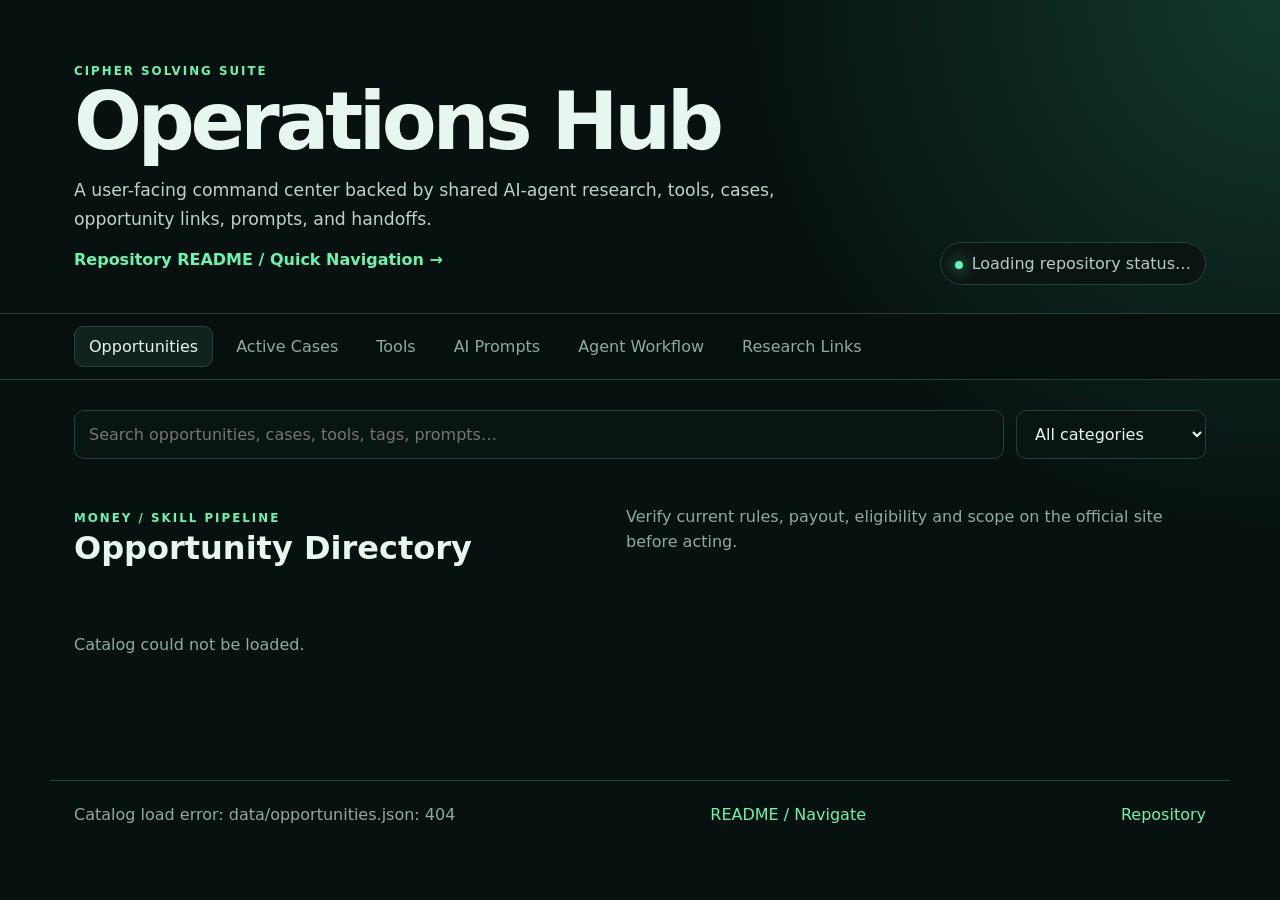
==== site/index.html @ 0642d1ab "Add user dashboard cases and tool registry views" ====
<!doctype html>
<html lang="en">
<head>
  <meta charset="utf-8">
  <meta name="viewport" content="width=device-width,initial-scale=1">
  <meta name="description" content="Cipher Solving Suite operations dashboard for opportunities, active cases, tools, prompts, research, and AI-agent handoffs.">
  <title>Cipher Solving Suite — Operations Hub</title>
  <link rel="stylesheet" href="styles.css">
</head>
<body>
  <header class="hero">
    <div>
      <p class="eyebrow">CIPHER SOLVING SUITE</p>
      <h1>Operations Hub</h1>
      <p class="lede">A user-facing command center backed by shared AI-agent research, tools, cases, opportunity links, prompts, and handoffs.</p>
      <p><a href="README.md"><strong>Repository README / Quick Navigation →</strong></a></p>
    </div>
    <div class="status"><span class="dot"></span><span id="hub-status">Loading repository status…</span></div>
  </header>

  <section class="grid static-grid" id="stats-grid" aria-label="Repository summary"></section>

  <nav class="tabs" aria-label="Dashboard sections">
    <button data-tab="opportunities" class="active">Opportunities</button>
    <button data-tab="cases">Active Cases</button>
    <button data-tab="tools">Tools</button>
    <button data-tab="prompts">AI Prompts</button>
    <button data-tab="workflow">Agent Workflow</button>
    <button data-tab="research">Research Links</button>
  </nav>

  <main>
    <section class="controls">
      <input id="search" type="search" placeholder="Search opportunities, cases, tools, tags, prompts…" aria-label="Search dashboard">
      <select id="category" aria-label="Filter opportunity category"><option value="all">All categories</option></select>
    </section>

    <section id="opportunities" class="panel active">
      <div class="section-head"><div><p class="eyebrow">MONEY / SKILL PIPELINE</p><h2>Opportunity Directory</h2></div><p class="muted">Verify current rules, payout, eligibility and scope on the official site before acting.</p></div>
      <div id="opportunity-grid" class="grid"></div>
    </section>

    <section id="cases" class="panel">
      <div class="section-head"><div><p class="eyebrow">ACTIVE RESEARCH</p><h2>Cases</h2></div><p class="muted">Structured investigations created by humans or AI agents.</p></div>
      <div id="case-grid" class="grid"></div>
    </section>

    <section id="tools" class="panel">
      <div class="section-head"><div><p class="eyebrow">LOCAL ARSENAL</p><h2>Tool Registry</h2></div><p class="muted">Commands, purpose, location, and maturity from one shared registry.</p></div>
      <div id="tool-grid" class="grid"></div>
    </section>

    <section id="prompts" class="panel">
      <div class="section-head"><div><p class="eyebrow">REUSABLE CONTEXT</p><h2>AI Prompt Library</h2></div><p class="muted">Click a prompt to copy it.</p></div>
      <div id="prompt-grid" class="grid"></div>
    </section>

    <section id="workflow" class="panel">
      <div class="section-head"><div><p class="eyebrow">HANDOFF PROTOCOL</p><h2>Agent Workflow</h2></div></div>
      <ol class="workflow">
        <li><strong>Orient.</strong> Start with <a href="README.md">README.md</a>, then read <a href="AGENTS.md">AGENTS.md</a>, the latest <a href="docs/AGENT_HANDOFF.md">handoff</a>, and <a href="docs/WORK_QUEUE.md">work queue</a>.</li>
        <li><strong>Claim.</strong> Choose the smallest unclaimed, verifiable task.</li>
        <li><strong>Research.</strong> Save sources, timestamps, hashes, assumptions and authorization scope.</li>
        <li><strong>Build.</strong> Keep source, generated artifacts and evidence separated.</li>
        <li><strong>Verify.</strong> Tests first; deterministic replay or compile checks second.</li>
        <li><strong>Publish state.</strong> Update structured case/tool/catalog data so users can see the result.</li>
        <li><strong>Navigate.</strong> Update README quick links if major paths/tools/workflows changed.</li>
        <li><strong>Handoff.</strong> Record exact changes, failures, evidence and one next action.</li>
      </ol>
      <div class="warning"><strong>Authorization boundary:</strong> only test security targets covered by explicit CTF, audit, lab, or bug-bounty authorization and scope.</div>
    </section>

    <section id="research" class="panel">
      <div class="section-head"><div><p class="eyebrow">INTELLIGENCE</p><h2>Research Launchpad</h2></div></div>
      <div class="grid static-grid">
        <article class="card"><h3>GitHub code research</h3><a href="https://github.com/search" target="_blank" rel="noopener">Search GitHub</a><p>Find libraries and techniques; inspect license and maintenance before adoption.</p></article>
        <article class="card"><h3>CTF calendar</h3><a href="https://ctftime.org/event/list/upcoming" target="_blank" rel="noopener">CTFtime upcoming</a><p>Current competition discovery.</p></article>
        <article class="card"><h3>Challenge.gov</h3><a href="https://www.challenge.gov/" target="_blank" rel="noopener">Official challenges</a><p>Government prize competitions and challenge programs.</p></article>
        <article class="card"><h3>Repository research</h3><a href="https://github.com/kaibuzz0/cipher-solving-suite/tree/main/research/active-puzzles" target="_blank" rel="noopener">Active research folder</a><p>Use timestamped case files rather than loose root-level notes.</p></article>
        <article class="card"><h3>Work queue</h3><a href="docs/WORK_QUEUE.md">Open queue</a><p>See what agents are building, what is blocked, and what is next.</p></article>
        <article class="card"><h3>Agent handoffs</h3><a href="docs/AGENT_HANDOFF.md">Read handoffs</a><p>See what previous agents changed, verified, learned, and recommend next.</p></article>
      </div>
    </section>
  </main>

  <footer><span id="catalog-meta">Loading catalogs…</span><a href="README.md">README / Navigate</a><a href="https://github.com/kaibuzz0/cipher-solving-suite">Repository</a></footer>
  <script src="app.js"></script>
</body>
</html>
---- site/styles.css ----
:root{--bg:#07110f;--panel:#0d1916;--panel2:#12231e;--text:#e7f7f0;--muted:#91aaa0;--line:#244238;--accent:#68f5b1;--amber:#ffcc66;--danger:#ff8a80}*{box-sizing:border-box}body{margin:0;background:radial-gradient(circle at top right,#12382e 0,#07110f 35%);color:var(--text);font-family:Inter,ui-sans-serif,system-ui,-apple-system,BlinkMacSystemFont,"Segoe UI",sans-serif;min-height:100vh}a{color:var(--accent);text-decoration:none}a:hover{text-decoration:underline}.hero{max-width:1180px;margin:auto;padding:64px 24px 28px;display:flex;justify-content:space-between;align-items:flex-end;gap:28px}.hero h1{font-size:clamp(2.4rem,7vw,5rem);line-height:.9;margin:8px 0 18px;letter-spacing:-.055em}.lede{max-width:760px;color:#bfd2ca;font-size:1.08rem;line-height:1.65}.eyebrow{font-size:.74rem;letter-spacing:.17em;font-weight:800;color:var(--accent);margin:0}.status{border:1px solid var(--line);padding:11px 14px;border-radius:999px;background:#0a1512;color:#b8cbc3;white-space:nowrap}.dot{display:inline-block;width:8px;height:8px;border-radius:50%;background:var(--accent);margin-right:9px;box-shadow:0 0 15px var(--accent)}.tabs{position:sticky;top:0;z-index:20;display:flex;gap:8px;overflow:auto;padding:12px max(24px,calc((100vw - 1180px)/2 + 24px));border-top:1px solid var(--line);border-bottom:1px solid var(--line);background:rgba(7,17,15,.93);backdrop-filter:blur(14px)}button{font:inherit}.tabs button{border:1px solid transparent;background:transparent;color:var(--muted);padding:10px 14px;border-radius:9px;cursor:pointer;white-space:nowrap}.tabs button.active,.tabs button:hover{color:var(--text);background:var(--panel2);border-color:var(--line)}main{max-width:1180px;margin:auto;padding:30px 24px 80px}.controls{display:flex;gap:12px;margin-bottom:26px}input,select{background:#091511;border:1px solid var(--line);color:var(--text);padding:13px 14px;border-radius:10px;font:inherit}input{flex:1}select{min-width:190px}.panel{display:none}.panel.active{display:block}.section-head{display:flex;justify-content:space-between;align-items:end;gap:24px;margin:30px 0 18px}.section-head h2{font-size:2rem;margin:4px 0}.muted{color:var(--muted);max-width:580px;line-height:1.55}.grid{display:grid;grid-template-columns:repeat(3,minmax(0,1fr));gap:14px}.card{background:linear-gradient(180deg,var(--panel2),var(--panel));border:1px solid var(--line);border-radius:14px;padding:20px;min-height:180px;display:flex;flex-direction:column;gap:9px}.card h3{margin:2px 0;font-size:1.08rem}.card p{color:#9fb5ac;line-height:1.5;margin:0}.card .meta{display:flex;flex-wrap:wrap;gap:6px;margin-top:auto}.badge,.tag{display:inline-flex;width:max-content;border:1px solid #315d4c;border-radius:999px;padding:4px 8px;font-size:.68rem;letter-spacing:.06em;text-transform:uppercase;color:#b7d8ca}.badge{color:var(--accent);font-weight:800}.scope{color:var(--amber);font-size:.76rem;font-weight:700}code{display:block;background:#07100e;border:1px solid #1b342c;padding:10px;border-radius:8px;color:#c8f7e3;overflow:auto}.prompt-card{cursor:pointer}.prompt-card:hover{border-color:#4a8d72;transform:translateY(-1px)}.workflow{display:grid;gap:12px;padding-left:24px;max-width:900px}.workflow li{padding:13px 16px;background:var(--panel);border-left:3px solid var(--accent);line-height:1.55}.warning{margin-top:24px;border:1px solid #705d2d;background:#211c0e;color:#f6d998;padding:16px;border-radius:12px}footer{max-width:1180px;margin:auto;padding:24px;border-top:1px solid var(--line);display:flex;justify-content:space-between;color:var(--muted);gap:20px}.empty{grid-column:1/-1;color:var(--muted);padding:30px 0}@media(max-width:850px){.grid{grid-template-columns:repeat(2,minmax(0,1fr))}.hero{align-items:flex-start;flex-direction:column}.section-head{align-items:flex-start;flex-direction:column}.controls{flex-direction:column}}@media(max-width:560px){.grid{grid-template-columns:1fr}.hero{padding-top:42px}.hero h1{font-size:3.1rem}.status{white-space:normal}footer{flex-direction:column}}
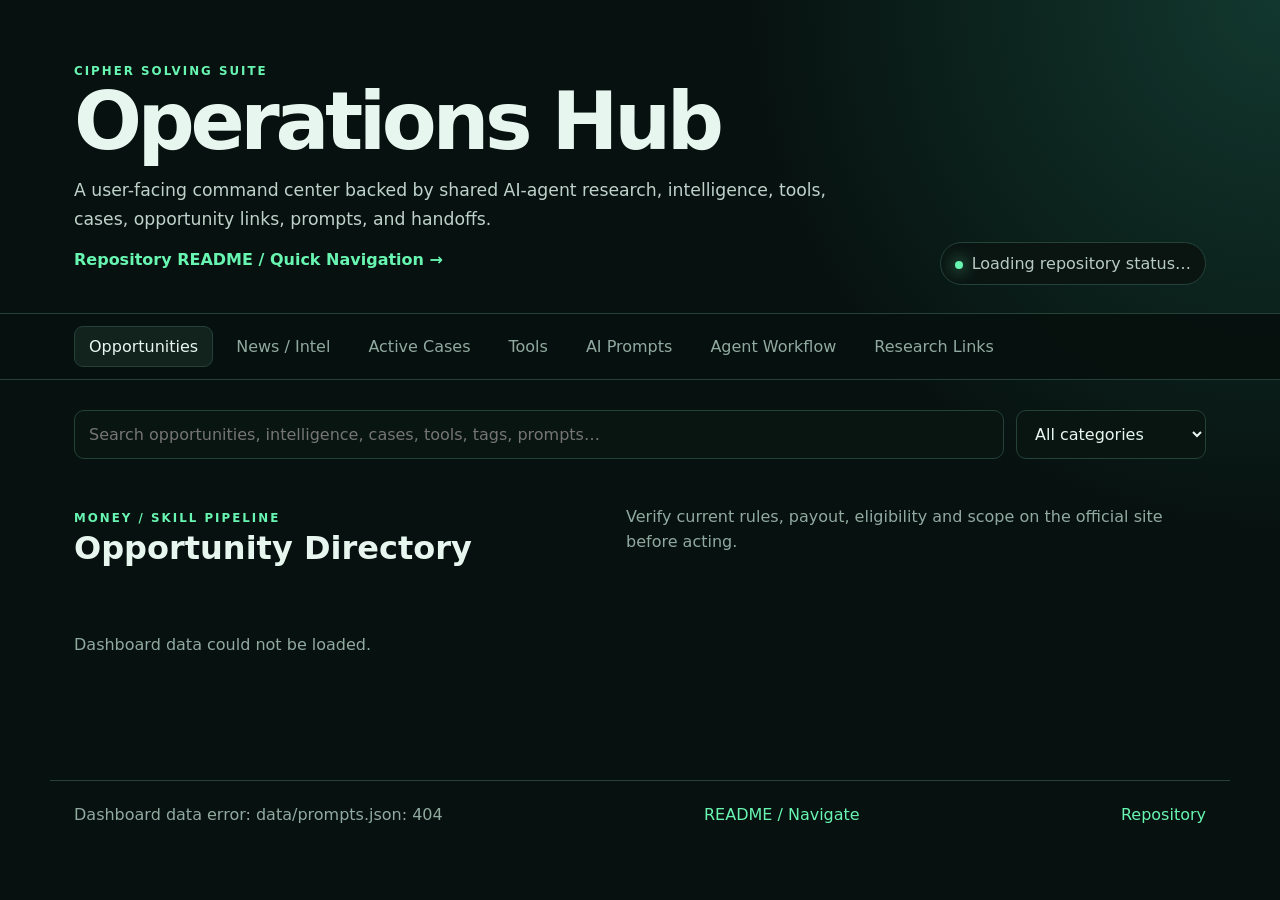
==== commit 6e54c57e: "Add News and Intelligence dashboard" ====
--- a/site/index.html
+++ b/site/index.html
@@ -3,7 +3,7 @@
 <head>
   <meta charset="utf-8">
   <meta name="viewport" content="width=device-width,initial-scale=1">
-  <meta name="description" content="Cipher Solving Suite operations dashboard for opportunities, active cases, tools, prompts, research, and AI-agent handoffs.">
+  <meta name="description" content="Cipher Solving Suite operations dashboard for opportunities, intelligence, active cases, tools, prompts, research, and AI-agent handoffs.">
   <title>Cipher Solving Suite — Operations Hub</title>
   <link rel="stylesheet" href="styles.css">
 </head>
@@ -12,7 +12,7 @@
     <div>
       <p class="eyebrow">CIPHER SOLVING SUITE</p>
       <h1>Operations Hub</h1>
-      <p class="lede">A user-facing command center backed by shared AI-agent research, tools, cases, opportunity links, prompts, and handoffs.</p>
+      <p class="lede">A user-facing command center backed by shared AI-agent research, intelligence, tools, cases, opportunity links, prompts, and handoffs.</p>
       <p><a href="README.md"><strong>Repository README / Quick Navigation →</strong></a></p>
     </div>
     <div class="status"><span class="dot"></span><span id="hub-status">Loading repository status…</span></div>
@@ -22,6 +22,7 @@
 
   <nav class="tabs" aria-label="Dashboard sections">
     <button data-tab="opportunities" class="active">Opportunities</button>
+    <button data-tab="intelligence">News / Intel</button>
     <button data-tab="cases">Active Cases</button>
     <button data-tab="tools">Tools</button>
     <button data-tab="prompts">AI Prompts</button>
@@ -31,13 +32,18 @@
 
   <main>
     <section class="controls">
-      <input id="search" type="search" placeholder="Search opportunities, cases, tools, tags, prompts…" aria-label="Search dashboard">
-      <select id="category" aria-label="Filter opportunity category"><option value="all">All categories</option></select>
+      <input id="search" type="search" placeholder="Search opportunities, intelligence, cases, tools, tags, prompts…" aria-label="Search dashboard">
+      <select id="category" aria-label="Filter current section"><option value="all">All categories</option></select>
     </section>
 
     <section id="opportunities" class="panel active">
       <div class="section-head"><div><p class="eyebrow">MONEY / SKILL PIPELINE</p><h2>Opportunity Directory</h2></div><p class="muted">Verify current rules, payout, eligibility and scope on the official site before acting.</p></div>
       <div id="opportunity-grid" class="grid"></div>
+    </section>
+
+    <section id="intelligence" class="panel">
+      <div class="section-head"><div><p class="eyebrow">SOURCED UPDATES</p><h2>News / Intelligence</h2></div><p class="muted">Timestamped discoveries published by agents with source, confidence, relevance, and optional case links.</p></div>
+      <div id="intel-grid" class="grid"></div>
     </section>
 
     <section id="cases" class="panel">
@@ -61,18 +67,20 @@
         <li><strong>Orient.</strong> Start with <a href="README.md">README.md</a>, then read <a href="AGENTS.md">AGENTS.md</a>, the latest <a href="docs/AGENT_HANDOFF.md">handoff</a>, and <a href="docs/WORK_QUEUE.md">work queue</a>.</li>
         <li><strong>Claim.</strong> Choose the smallest unclaimed, verifiable task.</li>
         <li><strong>Research.</strong> Save sources, timestamps, hashes, assumptions and authorization scope.</li>
+        <li><strong>Publish intelligence.</strong> Put sourced user-facing updates in <a href="data/intelligence.json">data/intelligence.json</a> using the <a href="docs/INTELLIGENCE_WORKFLOW.md">intelligence workflow</a>.</li>
         <li><strong>Build.</strong> Keep source, generated artifacts and evidence separated.</li>
         <li><strong>Verify.</strong> Tests first; deterministic replay or compile checks second.</li>
         <li><strong>Publish state.</strong> Update structured case/tool/catalog data so users can see the result.</li>
         <li><strong>Navigate.</strong> Update README quick links if major paths/tools/workflows changed.</li>
         <li><strong>Handoff.</strong> Record exact changes, failures, evidence and one next action.</li>
       </ol>
-      <div class="warning"><strong>Authorization boundary:</strong> only test security targets covered by explicit CTF, audit, lab, or bug-bounty authorization and scope.</div>
+      <div class="warning"><strong>Authorization boundary:</strong> intelligence about a target or bounty is not authorization to test it. Only test security targets covered by explicit CTF, audit, lab, or bug-bounty authorization and scope.</div>
     </section>
 
     <section id="research" class="panel">
       <div class="section-head"><div><p class="eyebrow">INTELLIGENCE</p><h2>Research Launchpad</h2></div></div>
       <div class="grid static-grid">
+        <article class="card"><h3>Intelligence workflow</h3><a href="docs/INTELLIGENCE_WORKFLOW.md">Publishing rules</a><p>How agents verify, classify, and publish sourced updates.</p></article>
         <article class="card"><h3>GitHub code research</h3><a href="https://github.com/search" target="_blank" rel="noopener">Search GitHub</a><p>Find libraries and techniques; inspect license and maintenance before adoption.</p></article>
         <article class="card"><h3>CTF calendar</h3><a href="https://ctftime.org/event/list/upcoming" target="_blank" rel="noopener">CTFtime upcoming</a><p>Current competition discovery.</p></article>
         <article class="card"><h3>Challenge.gov</h3><a href="https://www.challenge.gov/" target="_blank" rel="noopener">Official challenges</a><p>Government prize competitions and challenge programs.</p></article>
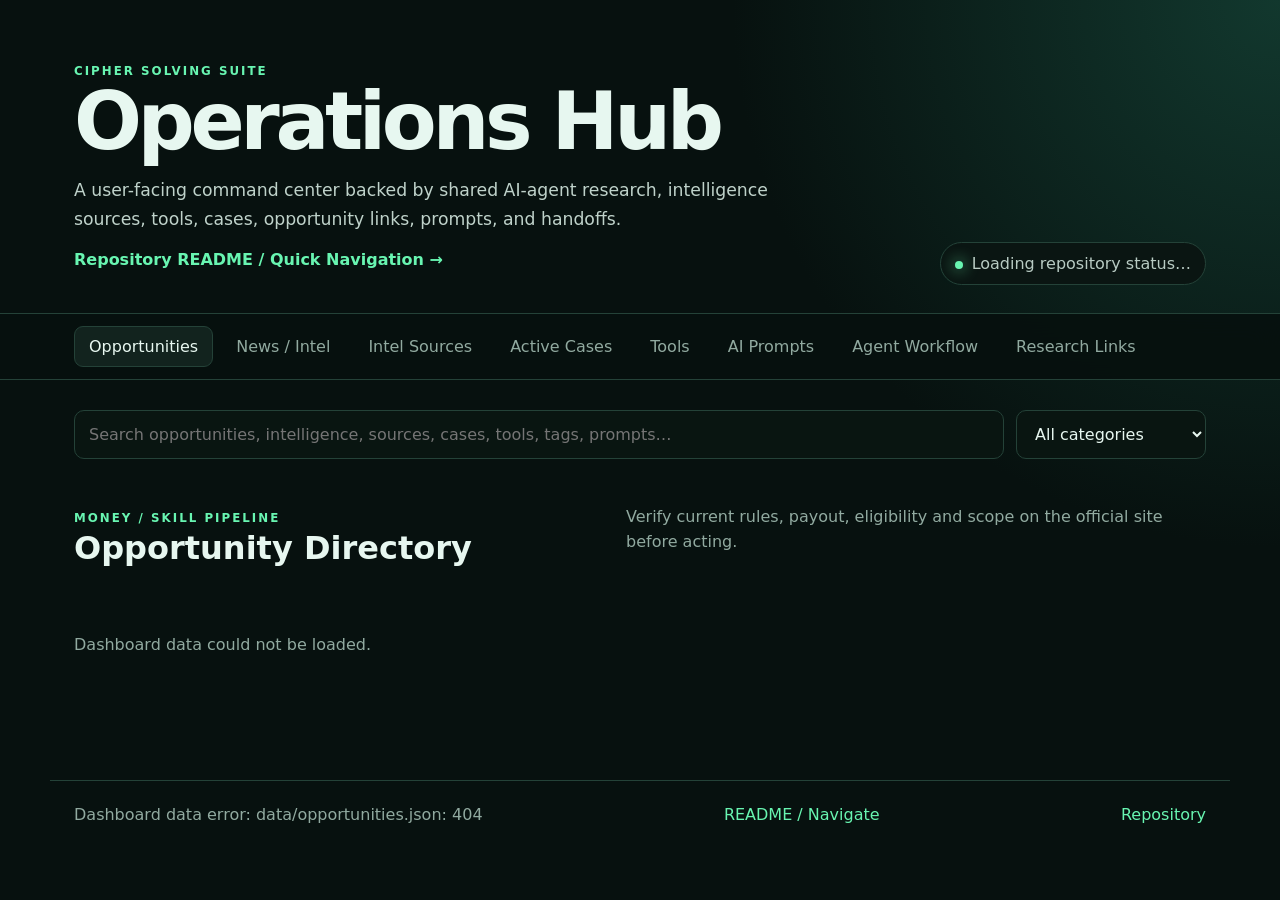
==== commit c044df61: "Expose intelligence source network on dashboard" ====
--- a/site/index.html
+++ b/site/index.html
@@ -3,7 +3,7 @@
 <head>
   <meta charset="utf-8">
   <meta name="viewport" content="width=device-width,initial-scale=1">
-  <meta name="description" content="Cipher Solving Suite operations dashboard for opportunities, intelligence, active cases, tools, prompts, research, and AI-agent handoffs.">
+  <meta name="description" content="Cipher Solving Suite operations dashboard for opportunities, intelligence, sources, active cases, tools, prompts, research, and AI-agent handoffs.">
   <title>Cipher Solving Suite — Operations Hub</title>
   <link rel="stylesheet" href="styles.css">
 </head>
@@ -12,7 +12,7 @@
     <div>
       <p class="eyebrow">CIPHER SOLVING SUITE</p>
       <h1>Operations Hub</h1>
-      <p class="lede">A user-facing command center backed by shared AI-agent research, intelligence, tools, cases, opportunity links, prompts, and handoffs.</p>
+      <p class="lede">A user-facing command center backed by shared AI-agent research, intelligence sources, tools, cases, opportunity links, prompts, and handoffs.</p>
       <p><a href="README.md"><strong>Repository README / Quick Navigation →</strong></a></p>
     </div>
     <div class="status"><span class="dot"></span><span id="hub-status">Loading repository status…</span></div>
@@ -23,6 +23,7 @@
   <nav class="tabs" aria-label="Dashboard sections">
     <button data-tab="opportunities" class="active">Opportunities</button>
     <button data-tab="intelligence">News / Intel</button>
+    <button data-tab="sources">Intel Sources</button>
     <button data-tab="cases">Active Cases</button>
     <button data-tab="tools">Tools</button>
     <button data-tab="prompts">AI Prompts</button>
@@ -32,7 +33,7 @@
 
   <main>
     <section class="controls">
-      <input id="search" type="search" placeholder="Search opportunities, intelligence, cases, tools, tags, prompts…" aria-label="Search dashboard">
+      <input id="search" type="search" placeholder="Search opportunities, intelligence, sources, cases, tools, tags, prompts…" aria-label="Search dashboard">
       <select id="category" aria-label="Filter current section"><option value="all">All categories</option></select>
     </section>
 
@@ -44,6 +45,11 @@
     <section id="intelligence" class="panel">
       <div class="section-head"><div><p class="eyebrow">SOURCED UPDATES</p><h2>News / Intelligence</h2></div><p class="muted">Timestamped discoveries published by agents with source, confidence, relevance, and optional case links.</p></div>
       <div id="intel-grid" class="grid"></div>
+    </section>
+
+    <section id="sources" class="panel">
+      <div class="section-head"><div><p class="eyebrow">COLLECTION NETWORK</p><h2>Intelligence Sources</h2></div><p class="muted">Approved discovery/primary sources with freshness targets, assigned agents, and current check state.</p></div>
+      <div id="source-grid" class="grid"></div>
     </section>
 
     <section id="cases" class="panel">
@@ -65,13 +71,13 @@
       <div class="section-head"><div><p class="eyebrow">HANDOFF PROTOCOL</p><h2>Agent Workflow</h2></div></div>
       <ol class="workflow">
         <li><strong>Orient.</strong> Start with <a href="README.md">README.md</a>, then read <a href="AGENTS.md">AGENTS.md</a>, the latest <a href="docs/AGENT_HANDOFF.md">handoff</a>, and <a href="docs/WORK_QUEUE.md">work queue</a>.</li>
-        <li><strong>Claim.</strong> Choose the smallest unclaimed, verifiable task.</li>
-        <li><strong>Research.</strong> Save sources, timestamps, hashes, assumptions and authorization scope.</li>
+        <li><strong>Check assigned sources.</strong> Use <code>python scripts/source_registry.py list --due --agent &lt;agent&gt;</code> to find stale/never-checked intelligence lanes.</li>
+        <li><strong>Research.</strong> Preserve source URLs, timestamps, scope, uncertainty, and useful evidence.</li>
         <li><strong>Publish intelligence.</strong> Put sourced user-facing updates in <a href="data/intelligence.json">data/intelligence.json</a> using the <a href="docs/INTELLIGENCE_WORKFLOW.md">intelligence workflow</a>.</li>
+        <li><strong>Deduplicate.</strong> Intelligence items use deterministic fingerprints based on normalized title + source URL.</li>
         <li><strong>Build.</strong> Keep source, generated artifacts and evidence separated.</li>
         <li><strong>Verify.</strong> Tests first; deterministic replay or compile checks second.</li>
         <li><strong>Publish state.</strong> Update structured case/tool/catalog data so users can see the result.</li>
-        <li><strong>Navigate.</strong> Update README quick links if major paths/tools/workflows changed.</li>
         <li><strong>Handoff.</strong> Record exact changes, failures, evidence and one next action.</li>
       </ol>
       <div class="warning"><strong>Authorization boundary:</strong> intelligence about a target or bounty is not authorization to test it. Only test security targets covered by explicit CTF, audit, lab, or bug-bounty authorization and scope.</div>
@@ -80,11 +86,11 @@
     <section id="research" class="panel">
       <div class="section-head"><div><p class="eyebrow">INTELLIGENCE</p><h2>Research Launchpad</h2></div></div>
       <div class="grid static-grid">
-        <article class="card"><h3>Intelligence workflow</h3><a href="docs/INTELLIGENCE_WORKFLOW.md">Publishing rules</a><p>How agents verify, classify, and publish sourced updates.</p></article>
+        <article class="card"><h3>Intelligence workflow</h3><a href="docs/INTELLIGENCE_WORKFLOW.md">Publishing rules</a><p>How agents verify, classify, deduplicate, and publish sourced updates.</p></article>
+        <article class="card"><h3>Source registry</h3><a href="data/intelligence_sources.json">Approved sources</a><p>Freshness, ownership, tier, confidence defaults, and source notes.</p></article>
         <article class="card"><h3>GitHub code research</h3><a href="https://github.com/search" target="_blank" rel="noopener">Search GitHub</a><p>Find libraries and techniques; inspect license and maintenance before adoption.</p></article>
-        <article class="card"><h3>CTF calendar</h3><a href="https://ctftime.org/event/list/upcoming" target="_blank" rel="noopener">CTFtime upcoming</a><p>Current competition discovery.</p></article>
+        <article class="card"><h3>CTF calendar</h3><a href="https://ctftime.org/event/list/upcoming" target="_blank" rel="noopener">CTFtime upcoming</a><p>Competition discovery source; verify organizer details.</p></article>
         <article class="card"><h3>Challenge.gov</h3><a href="https://www.challenge.gov/" target="_blank" rel="noopener">Official challenges</a><p>Government prize competitions and challenge programs.</p></article>
-        <article class="card"><h3>Repository research</h3><a href="https://github.com/kaibuzz0/cipher-solving-suite/tree/main/research/active-puzzles" target="_blank" rel="noopener">Active research folder</a><p>Use timestamped case files rather than loose root-level notes.</p></article>
         <article class="card"><h3>Work queue</h3><a href="docs/WORK_QUEUE.md">Open queue</a><p>See what agents are building, what is blocked, and what is next.</p></article>
         <article class="card"><h3>Agent handoffs</h3><a href="docs/AGENT_HANDOFF.md">Read handoffs</a><p>See what previous agents changed, verified, learned, and recommend next.</p></article>
       </div>
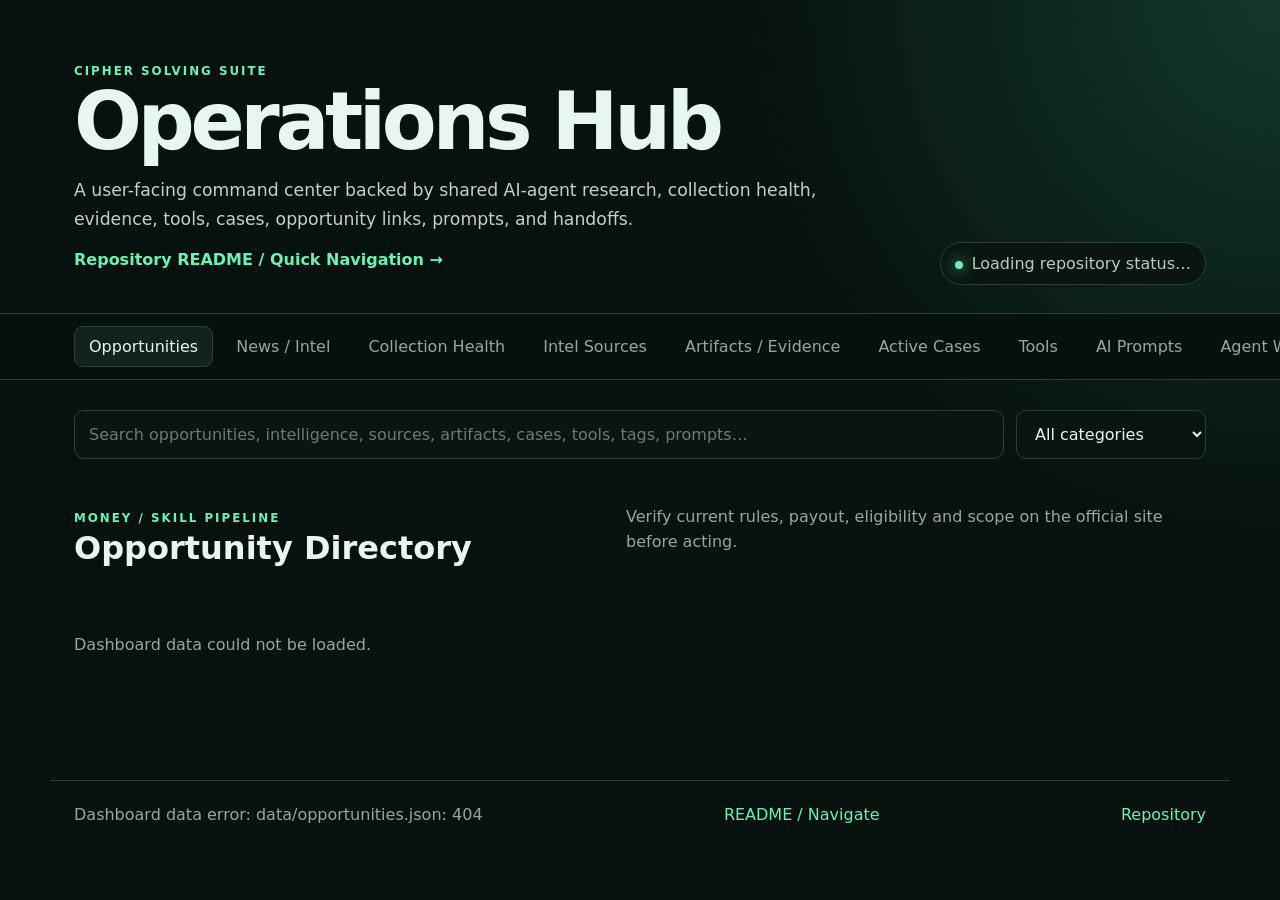
==== commit 62c3bac2: "Add collection health and artifact inventory dashboard panels" ====
--- a/site/index.html
+++ b/site/index.html
@@ -3,100 +3,32 @@
 <head>
   <meta charset="utf-8">
   <meta name="viewport" content="width=device-width,initial-scale=1">
-  <meta name="description" content="Cipher Solving Suite operations dashboard for opportunities, intelligence, sources, active cases, tools, prompts, research, and AI-agent handoffs.">
+  <meta name="description" content="Cipher Solving Suite operations dashboard for opportunities, intelligence, collection health, artifacts, cases, tools, prompts, and AI-agent handoffs.">
   <title>Cipher Solving Suite — Operations Hub</title>
   <link rel="stylesheet" href="styles.css">
 </head>
 <body>
   <header class="hero">
-    <div>
-      <p class="eyebrow">CIPHER SOLVING SUITE</p>
-      <h1>Operations Hub</h1>
-      <p class="lede">A user-facing command center backed by shared AI-agent research, intelligence sources, tools, cases, opportunity links, prompts, and handoffs.</p>
-      <p><a href="README.md"><strong>Repository README / Quick Navigation →</strong></a></p>
-    </div>
+    <div><p class="eyebrow">CIPHER SOLVING SUITE</p><h1>Operations Hub</h1><p class="lede">A user-facing command center backed by shared AI-agent research, collection health, evidence, tools, cases, opportunity links, prompts, and handoffs.</p><p><a href="README.md"><strong>Repository README / Quick Navigation →</strong></a></p></div>
     <div class="status"><span class="dot"></span><span id="hub-status">Loading repository status…</span></div>
   </header>
-
   <section class="grid static-grid" id="stats-grid" aria-label="Repository summary"></section>
-
   <nav class="tabs" aria-label="Dashboard sections">
-    <button data-tab="opportunities" class="active">Opportunities</button>
-    <button data-tab="intelligence">News / Intel</button>
-    <button data-tab="sources">Intel Sources</button>
-    <button data-tab="cases">Active Cases</button>
-    <button data-tab="tools">Tools</button>
-    <button data-tab="prompts">AI Prompts</button>
-    <button data-tab="workflow">Agent Workflow</button>
-    <button data-tab="research">Research Links</button>
+    <button data-tab="opportunities" class="active">Opportunities</button><button data-tab="intelligence">News / Intel</button><button data-tab="health">Collection Health</button><button data-tab="sources">Intel Sources</button><button data-tab="artifacts">Artifacts / Evidence</button><button data-tab="cases">Active Cases</button><button data-tab="tools">Tools</button><button data-tab="prompts">AI Prompts</button><button data-tab="workflow">Agent Workflow</button><button data-tab="research">Research Links</button>
   </nav>
-
   <main>
-    <section class="controls">
-      <input id="search" type="search" placeholder="Search opportunities, intelligence, sources, cases, tools, tags, prompts…" aria-label="Search dashboard">
-      <select id="category" aria-label="Filter current section"><option value="all">All categories</option></select>
-    </section>
-
-    <section id="opportunities" class="panel active">
-      <div class="section-head"><div><p class="eyebrow">MONEY / SKILL PIPELINE</p><h2>Opportunity Directory</h2></div><p class="muted">Verify current rules, payout, eligibility and scope on the official site before acting.</p></div>
-      <div id="opportunity-grid" class="grid"></div>
-    </section>
-
-    <section id="intelligence" class="panel">
-      <div class="section-head"><div><p class="eyebrow">SOURCED UPDATES</p><h2>News / Intelligence</h2></div><p class="muted">Timestamped discoveries published by agents with source, confidence, relevance, and optional case links.</p></div>
-      <div id="intel-grid" class="grid"></div>
-    </section>
-
-    <section id="sources" class="panel">
-      <div class="section-head"><div><p class="eyebrow">COLLECTION NETWORK</p><h2>Intelligence Sources</h2></div><p class="muted">Approved discovery/primary sources with freshness targets, assigned agents, and current check state.</p></div>
-      <div id="source-grid" class="grid"></div>
-    </section>
-
-    <section id="cases" class="panel">
-      <div class="section-head"><div><p class="eyebrow">ACTIVE RESEARCH</p><h2>Cases</h2></div><p class="muted">Structured investigations created by humans or AI agents.</p></div>
-      <div id="case-grid" class="grid"></div>
-    </section>
-
-    <section id="tools" class="panel">
-      <div class="section-head"><div><p class="eyebrow">LOCAL ARSENAL</p><h2>Tool Registry</h2></div><p class="muted">Commands, purpose, location, and maturity from one shared registry.</p></div>
-      <div id="tool-grid" class="grid"></div>
-    </section>
-
-    <section id="prompts" class="panel">
-      <div class="section-head"><div><p class="eyebrow">REUSABLE CONTEXT</p><h2>AI Prompt Library</h2></div><p class="muted">Click a prompt to copy it.</p></div>
-      <div id="prompt-grid" class="grid"></div>
-    </section>
-
-    <section id="workflow" class="panel">
-      <div class="section-head"><div><p class="eyebrow">HANDOFF PROTOCOL</p><h2>Agent Workflow</h2></div></div>
-      <ol class="workflow">
-        <li><strong>Orient.</strong> Start with <a href="README.md">README.md</a>, then read <a href="AGENTS.md">AGENTS.md</a>, the latest <a href="docs/AGENT_HANDOFF.md">handoff</a>, and <a href="docs/WORK_QUEUE.md">work queue</a>.</li>
-        <li><strong>Check assigned sources.</strong> Use <code>python scripts/source_registry.py list --due --agent &lt;agent&gt;</code> to find stale/never-checked intelligence lanes.</li>
-        <li><strong>Research.</strong> Preserve source URLs, timestamps, scope, uncertainty, and useful evidence.</li>
-        <li><strong>Publish intelligence.</strong> Put sourced user-facing updates in <a href="data/intelligence.json">data/intelligence.json</a> using the <a href="docs/INTELLIGENCE_WORKFLOW.md">intelligence workflow</a>.</li>
-        <li><strong>Deduplicate.</strong> Intelligence items use deterministic fingerprints based on normalized title + source URL.</li>
-        <li><strong>Build.</strong> Keep source, generated artifacts and evidence separated.</li>
-        <li><strong>Verify.</strong> Tests first; deterministic replay or compile checks second.</li>
-        <li><strong>Publish state.</strong> Update structured case/tool/catalog data so users can see the result.</li>
-        <li><strong>Handoff.</strong> Record exact changes, failures, evidence and one next action.</li>
-      </ol>
-      <div class="warning"><strong>Authorization boundary:</strong> intelligence about a target or bounty is not authorization to test it. Only test security targets covered by explicit CTF, audit, lab, or bug-bounty authorization and scope.</div>
-    </section>
-
-    <section id="research" class="panel">
-      <div class="section-head"><div><p class="eyebrow">INTELLIGENCE</p><h2>Research Launchpad</h2></div></div>
-      <div class="grid static-grid">
-        <article class="card"><h3>Intelligence workflow</h3><a href="docs/INTELLIGENCE_WORKFLOW.md">Publishing rules</a><p>How agents verify, classify, deduplicate, and publish sourced updates.</p></article>
-        <article class="card"><h3>Source registry</h3><a href="data/intelligence_sources.json">Approved sources</a><p>Freshness, ownership, tier, confidence defaults, and source notes.</p></article>
-        <article class="card"><h3>GitHub code research</h3><a href="https://github.com/search" target="_blank" rel="noopener">Search GitHub</a><p>Find libraries and techniques; inspect license and maintenance before adoption.</p></article>
-        <article class="card"><h3>CTF calendar</h3><a href="https://ctftime.org/event/list/upcoming" target="_blank" rel="noopener">CTFtime upcoming</a><p>Competition discovery source; verify organizer details.</p></article>
-        <article class="card"><h3>Challenge.gov</h3><a href="https://www.challenge.gov/" target="_blank" rel="noopener">Official challenges</a><p>Government prize competitions and challenge programs.</p></article>
-        <article class="card"><h3>Work queue</h3><a href="docs/WORK_QUEUE.md">Open queue</a><p>See what agents are building, what is blocked, and what is next.</p></article>
-        <article class="card"><h3>Agent handoffs</h3><a href="docs/AGENT_HANDOFF.md">Read handoffs</a><p>See what previous agents changed, verified, learned, and recommend next.</p></article>
-      </div>
-    </section>
+    <section class="controls"><input id="search" type="search" placeholder="Search opportunities, intelligence, sources, artifacts, cases, tools, tags, prompts…" aria-label="Search dashboard"><select id="category" aria-label="Filter current section"><option value="all">All categories</option></select></section>
+    <section id="opportunities" class="panel active"><div class="section-head"><div><p class="eyebrow">MONEY / SKILL PIPELINE</p><h2>Opportunity Directory</h2></div><p class="muted">Verify current rules, payout, eligibility and scope on the official site before acting.</p></div><div id="opportunity-grid" class="grid"></div></section>
+    <section id="intelligence" class="panel"><div class="section-head"><div><p class="eyebrow">SOURCED UPDATES</p><h2>News / Intelligence</h2></div><p class="muted">Timestamped discoveries published by agents with source, confidence, relevance, and optional case links.</p></div><div id="intel-grid" class="grid"></div></section>
+    <section id="health" class="panel"><div class="section-head"><div><p class="eyebrow">COLLECTION HEALTH</p><h2>Changes Detected</h2></div><p class="muted">What intelligence lanes are due, and which recorded source states changed since the previous check.</p></div><div id="health-grid" class="grid"></div></section>
+    <section id="sources" class="panel"><div class="section-head"><div><p class="eyebrow">COLLECTION NETWORK</p><h2>Intelligence Sources</h2></div><p class="muted">Approved discovery/primary sources with freshness targets, assigned agents, and current check state.</p></div><div id="source-grid" class="grid"></div></section>
+    <section id="artifacts" class="panel"><div class="section-head"><div><p class="eyebrow">RESEARCH MEMORY</p><h2>Artifacts / Evidence</h2></div><p class="muted">Hashed inventory of research files. Items marked review-before-move are not relocated until provenance and references are understood.</p></div><div id="artifact-grid" class="grid"></div></section>
+    <section id="cases" class="panel"><div class="section-head"><div><p class="eyebrow">ACTIVE RESEARCH</p><h2>Cases</h2></div><p class="muted">Structured investigations created by humans or AI agents.</p></div><div id="case-grid" class="grid"></div></section>
+    <section id="tools" class="panel"><div class="section-head"><div><p class="eyebrow">LOCAL ARSENAL</p><h2>Tool Registry</h2></div><p class="muted">Commands, purpose, location, and maturity from one shared registry.</p></div><div id="tool-grid" class="grid"></div></section>
+    <section id="prompts" class="panel"><div class="section-head"><div><p class="eyebrow">REUSABLE CONTEXT</p><h2>AI Prompt Library</h2></div><p class="muted">Click a prompt to copy it.</p></div><div id="prompt-grid" class="grid"></div></section>
+    <section id="workflow" class="panel"><div class="section-head"><div><p class="eyebrow">HANDOFF PROTOCOL</p><h2>Agent Workflow</h2></div></div><ol class="workflow"><li><strong>Orient.</strong> Start with <a href="README.md">README.md</a>, <a href="AGENTS.md">AGENTS.md</a>, handoff, and work queue.</li><li><strong>Check assigned sources.</strong> Use <code>python scripts/source_registry.py list --due --agent &lt;agent&gt;</code>.</li><li><strong>Record source state.</strong> Use <code>python scripts/source_check_history.py record ...</code> after a real review.</li><li><strong>Research.</strong> Preserve URLs, timestamps, scope, uncertainty, hashes, and evidence.</li><li><strong>Publish intelligence.</strong> Promote only reviewed useful discoveries to the canonical feed.</li><li><strong>Inventory evidence.</strong> Hash/classify artifacts before moving legacy files.</li><li><strong>Verify.</strong> Tests and deterministic checks before handoff.</li><li><strong>Handoff.</strong> Record exact changes, failures, evidence, and next action.</li></ol><div class="warning"><strong>Authorization boundary:</strong> intelligence about a target or bounty is not authorization to test it.</div></section>
+    <section id="research" class="panel"><div class="section-head"><div><p class="eyebrow">RESEARCH</p><h2>Research Launchpad</h2></div></div><div class="grid static-grid"><article class="card"><h3>Intelligence workflow</h3><a href="docs/INTELLIGENCE_WORKFLOW.md">Publishing rules</a></article><article class="card"><h3>Source registry</h3><a href="data/intelligence_sources.json">Approved sources</a></article><article class="card"><h3>Work queue</h3><a href="docs/WORK_QUEUE.md">Open queue</a></article><article class="card"><h3>Agent handoffs</h3><a href="docs/AGENT_HANDOFF.md">Read handoffs</a></article></div></section>
   </main>
-
   <footer><span id="catalog-meta">Loading catalogs…</span><a href="README.md">README / Navigate</a><a href="https://github.com/kaibuzz0/cipher-solving-suite">Repository</a></footer>
   <script src="app.js"></script>
 </body>
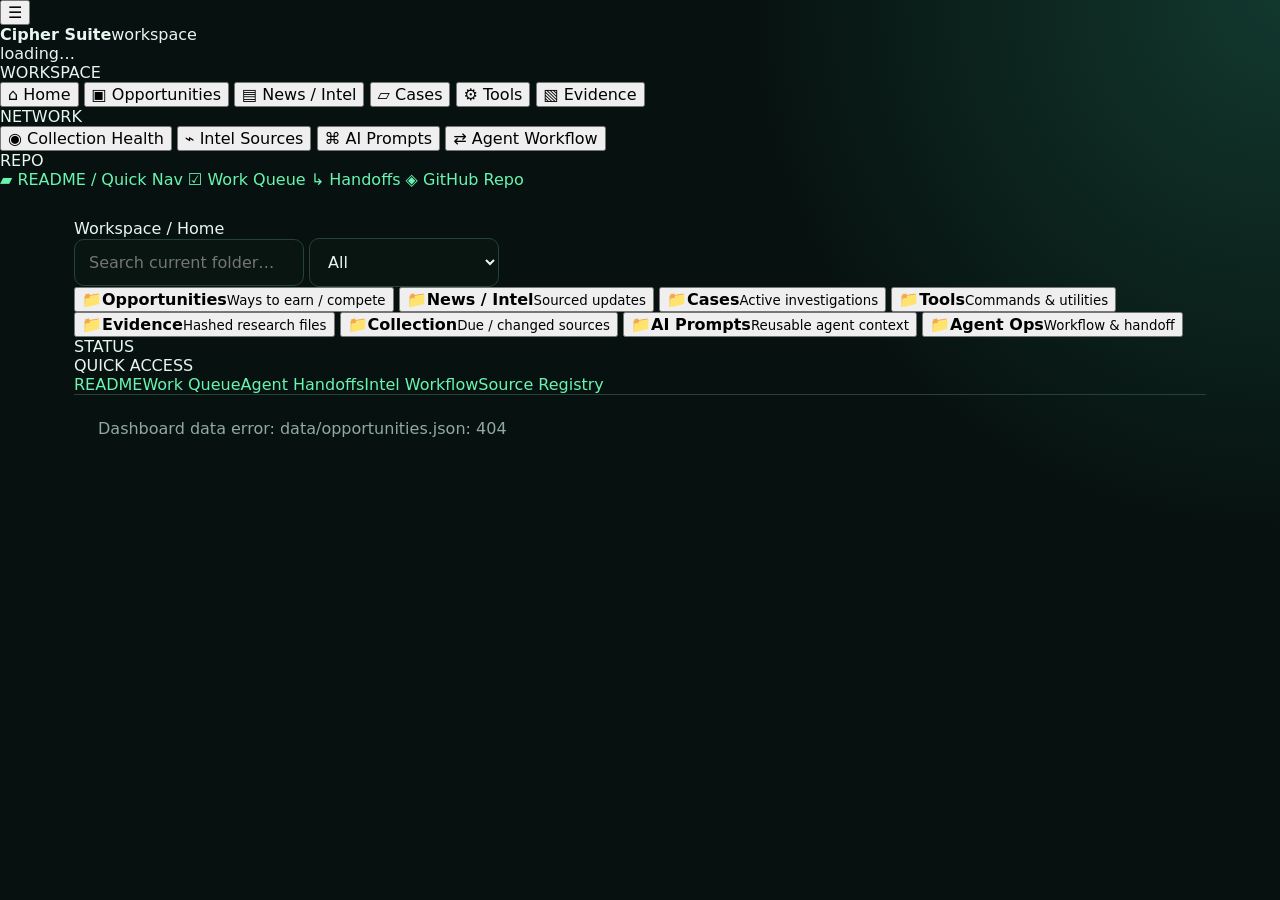
==== commit 6f160ad9: "ui: simplify operations hub into compact file explorer" ====
--- a/site/index.html
+++ b/site/index.html
@@ -3,33 +3,74 @@
 <head>
   <meta charset="utf-8">
   <meta name="viewport" content="width=device-width,initial-scale=1">
-  <meta name="description" content="Cipher Solving Suite operations dashboard for opportunities, intelligence, collection health, artifacts, cases, tools, prompts, and AI-agent handoffs.">
-  <title>Cipher Solving Suite — Operations Hub</title>
+  <meta name="description" content="Compact Cipher Solving Suite workspace for opportunities, intelligence, cases, tools, evidence and AI-agent operations.">
+  <title>Cipher Suite — Workspace</title>
   <link rel="stylesheet" href="styles.css">
 </head>
 <body>
-  <header class="hero">
-    <div><p class="eyebrow">CIPHER SOLVING SUITE</p><h1>Operations Hub</h1><p class="lede">A user-facing command center backed by shared AI-agent research, collection health, evidence, tools, cases, opportunity links, prompts, and handoffs.</p><p><a href="README.md"><strong>Repository README / Quick Navigation →</strong></a></p></div>
-    <div class="status"><span class="dot"></span><span id="hub-status">Loading repository status…</span></div>
-  </header>
-  <section class="grid static-grid" id="stats-grid" aria-label="Repository summary"></section>
-  <nav class="tabs" aria-label="Dashboard sections">
-    <button data-tab="opportunities" class="active">Opportunities</button><button data-tab="intelligence">News / Intel</button><button data-tab="health">Collection Health</button><button data-tab="sources">Intel Sources</button><button data-tab="artifacts">Artifacts / Evidence</button><button data-tab="cases">Active Cases</button><button data-tab="tools">Tools</button><button data-tab="prompts">AI Prompts</button><button data-tab="workflow">Agent Workflow</button><button data-tab="research">Research Links</button>
-  </nav>
-  <main>
-    <section class="controls"><input id="search" type="search" placeholder="Search opportunities, intelligence, sources, artifacts, cases, tools, tags, prompts…" aria-label="Search dashboard"><select id="category" aria-label="Filter current section"><option value="all">All categories</option></select></section>
-    <section id="opportunities" class="panel active"><div class="section-head"><div><p class="eyebrow">MONEY / SKILL PIPELINE</p><h2>Opportunity Directory</h2></div><p class="muted">Verify current rules, payout, eligibility and scope on the official site before acting.</p></div><div id="opportunity-grid" class="grid"></div></section>
-    <section id="intelligence" class="panel"><div class="section-head"><div><p class="eyebrow">SOURCED UPDATES</p><h2>News / Intelligence</h2></div><p class="muted">Timestamped discoveries published by agents with source, confidence, relevance, and optional case links.</p></div><div id="intel-grid" class="grid"></div></section>
-    <section id="health" class="panel"><div class="section-head"><div><p class="eyebrow">COLLECTION HEALTH</p><h2>Changes Detected</h2></div><p class="muted">What intelligence lanes are due, and which recorded source states changed since the previous check.</p></div><div id="health-grid" class="grid"></div></section>
-    <section id="sources" class="panel"><div class="section-head"><div><p class="eyebrow">COLLECTION NETWORK</p><h2>Intelligence Sources</h2></div><p class="muted">Approved discovery/primary sources with freshness targets, assigned agents, and current check state.</p></div><div id="source-grid" class="grid"></div></section>
-    <section id="artifacts" class="panel"><div class="section-head"><div><p class="eyebrow">RESEARCH MEMORY</p><h2>Artifacts / Evidence</h2></div><p class="muted">Hashed inventory of research files. Items marked review-before-move are not relocated until provenance and references are understood.</p></div><div id="artifact-grid" class="grid"></div></section>
-    <section id="cases" class="panel"><div class="section-head"><div><p class="eyebrow">ACTIVE RESEARCH</p><h2>Cases</h2></div><p class="muted">Structured investigations created by humans or AI agents.</p></div><div id="case-grid" class="grid"></div></section>
-    <section id="tools" class="panel"><div class="section-head"><div><p class="eyebrow">LOCAL ARSENAL</p><h2>Tool Registry</h2></div><p class="muted">Commands, purpose, location, and maturity from one shared registry.</p></div><div id="tool-grid" class="grid"></div></section>
-    <section id="prompts" class="panel"><div class="section-head"><div><p class="eyebrow">REUSABLE CONTEXT</p><h2>AI Prompt Library</h2></div><p class="muted">Click a prompt to copy it.</p></div><div id="prompt-grid" class="grid"></div></section>
-    <section id="workflow" class="panel"><div class="section-head"><div><p class="eyebrow">HANDOFF PROTOCOL</p><h2>Agent Workflow</h2></div></div><ol class="workflow"><li><strong>Orient.</strong> Start with <a href="README.md">README.md</a>, <a href="AGENTS.md">AGENTS.md</a>, handoff, and work queue.</li><li><strong>Check assigned sources.</strong> Use <code>python scripts/source_registry.py list --due --agent &lt;agent&gt;</code>.</li><li><strong>Record source state.</strong> Use <code>python scripts/source_check_history.py record ...</code> after a real review.</li><li><strong>Research.</strong> Preserve URLs, timestamps, scope, uncertainty, hashes, and evidence.</li><li><strong>Publish intelligence.</strong> Promote only reviewed useful discoveries to the canonical feed.</li><li><strong>Inventory evidence.</strong> Hash/classify artifacts before moving legacy files.</li><li><strong>Verify.</strong> Tests and deterministic checks before handoff.</li><li><strong>Handoff.</strong> Record exact changes, failures, evidence, and next action.</li></ol><div class="warning"><strong>Authorization boundary:</strong> intelligence about a target or bounty is not authorization to test it.</div></section>
-    <section id="research" class="panel"><div class="section-head"><div><p class="eyebrow">RESEARCH</p><h2>Research Launchpad</h2></div></div><div class="grid static-grid"><article class="card"><h3>Intelligence workflow</h3><a href="docs/INTELLIGENCE_WORKFLOW.md">Publishing rules</a></article><article class="card"><h3>Source registry</h3><a href="data/intelligence_sources.json">Approved sources</a></article><article class="card"><h3>Work queue</h3><a href="docs/WORK_QUEUE.md">Open queue</a></article><article class="card"><h3>Agent handoffs</h3><a href="docs/AGENT_HANDOFF.md">Read handoffs</a></article></div></section>
+<header class="topbar">
+  <button id="menu" class="menu" aria-label="Open menu">☰</button>
+  <div class="brand"><strong>Cipher Suite</strong><span>workspace</span></div>
+  <div id="hub-status" class="sync">loading…</div>
+</header>
+<div class="shell">
+  <aside id="sidebar" class="sidebar">
+    <div class="side-title">WORKSPACE</div>
+    <button data-tab="home" class="nav active">⌂ Home</button>
+    <button data-tab="opportunities" class="nav">▣ Opportunities</button>
+    <button data-tab="intelligence" class="nav">▤ News / Intel</button>
+    <button data-tab="cases" class="nav">▱ Cases</button>
+    <button data-tab="tools" class="nav">⚙ Tools</button>
+    <button data-tab="artifacts" class="nav">▧ Evidence</button>
+    <div class="side-title">NETWORK</div>
+    <button data-tab="health" class="nav">◉ Collection Health</button>
+    <button data-tab="sources" class="nav">⌁ Intel Sources</button>
+    <button data-tab="prompts" class="nav">⌘ AI Prompts</button>
+    <button data-tab="workflow" class="nav">⇄ Agent Workflow</button>
+    <div class="side-title">REPO</div>
+    <a class="nav link" href="README.md">▰ README / Quick Nav</a>
+    <a class="nav link" href="docs/WORK_QUEUE.md">☑ Work Queue</a>
+    <a class="nav link" href="docs/AGENT_HANDOFF.md">↳ Handoffs</a>
+    <a class="nav link" href="https://github.com/kaibuzz0/cipher-solving-suite">◈ GitHub Repo</a>
+  </aside>
+  <main class="main">
+    <div class="toolbar">
+      <div id="crumb" class="crumb">Workspace / Home</div>
+      <input id="search" type="search" placeholder="Search current folder…" aria-label="Search current section">
+      <select id="category" aria-label="Filter current section"><option value="all">All</option></select>
+    </div>
+
+    <section id="home" class="panel active">
+      <div class="folder-grid">
+        <button class="folder" data-open="opportunities"><span>📁</span><b>Opportunities</b><small>Ways to earn / compete</small></button>
+        <button class="folder" data-open="intelligence"><span>📁</span><b>News / Intel</b><small>Sourced updates</small></button>
+        <button class="folder" data-open="cases"><span>📁</span><b>Cases</b><small>Active investigations</small></button>
+        <button class="folder" data-open="tools"><span>📁</span><b>Tools</b><small>Commands & utilities</small></button>
+        <button class="folder" data-open="artifacts"><span>📁</span><b>Evidence</b><small>Hashed research files</small></button>
+        <button class="folder" data-open="health"><span>📁</span><b>Collection</b><small>Due / changed sources</small></button>
+        <button class="folder" data-open="prompts"><span>📁</span><b>AI Prompts</b><small>Reusable agent context</small></button>
+        <button class="folder" data-open="workflow"><span>📁</span><b>Agent Ops</b><small>Workflow & handoff</small></button>
+      </div>
+      <div class="section-label">STATUS</div>
+      <div id="stats-grid" class="stats"></div>
+      <div class="section-label">QUICK ACCESS</div>
+      <div class="quick">
+        <a href="README.md">README</a><a href="docs/WORK_QUEUE.md">Work Queue</a><a href="docs/AGENT_HANDOFF.md">Agent Handoffs</a><a href="docs/INTELLIGENCE_WORKFLOW.md">Intel Workflow</a><a href="data/intelligence_sources.json">Source Registry</a>
+      </div>
+    </section>
+
+    <section id="opportunities" class="panel"><div class="title"><h1>Opportunities</h1><span>Verify rules, eligibility, payout and scope before acting.</span></div><div id="opportunity-grid" class="list"></div></section>
+    <section id="intelligence" class="panel"><div class="title"><h1>News / Intelligence</h1><span>Source-backed discoveries from the agent network.</span></div><div id="intel-grid" class="list"></div></section>
+    <section id="cases" class="panel"><div class="title"><h1>Cases</h1><span>Structured investigations and next actions.</span></div><div id="case-grid" class="list"></div></section>
+    <section id="tools" class="panel"><div class="title"><h1>Tools</h1><span>Repository commands and utilities.</span></div><div id="tool-grid" class="list"></div></section>
+    <section id="artifacts" class="panel"><div class="title"><h1>Evidence</h1><span>Hashed artifacts, provenance and migration state.</span></div><div id="artifact-grid" class="list"></div></section>
+    <section id="health" class="panel"><div class="title"><h1>Collection Health</h1><span>What needs checking and what changed.</span></div><div id="health-grid" class="list"></div></section>
+    <section id="sources" class="panel"><div class="title"><h1>Intel Sources</h1><span>Collection lanes, freshness and assigned agents.</span></div><div id="source-grid" class="list"></div></section>
+    <section id="prompts" class="panel"><div class="title"><h1>AI Prompts</h1><span>Tap an item to copy the reusable prompt.</span></div><div id="prompt-grid" class="list"></div></section>
+    <section id="workflow" class="panel"><div class="title"><h1>Agent Workflow</h1><span>One shared operating loop.</span></div><div class="workflow"><div><b>1. Orient</b><span>README → AGENTS → handoff → queue</span></div><div><b>2. Collect</b><span>Check assigned due sources and record state.</span></div><div><b>3. Research</b><span>Preserve URLs, timestamps, hashes, scope and uncertainty.</span></div><div><b>4. Publish</b><span>Promote verified useful discoveries to intelligence.</span></div><div><b>5. Investigate</b><span>Create/link cases, tools, attempts and evidence.</span></div><div><b>6. Verify</b><span>Run tests and deterministic checks.</span></div><div><b>7. Handoff</b><span>Record changes, failures and exact next action.</span></div></div><div class="notice"><b>Authorization:</b> discovering a target or bounty does not authorize testing it.</div></section>
+    <footer><span id="catalog-meta">Loading repository data…</span></footer>
   </main>
-  <footer><span id="catalog-meta">Loading catalogs…</span><a href="README.md">README / Navigate</a><a href="https://github.com/kaibuzz0/cipher-solving-suite">Repository</a></footer>
-  <script src="app.js"></script>
+</div>
+<script src="app.js"></script>
 </body>
 </html>
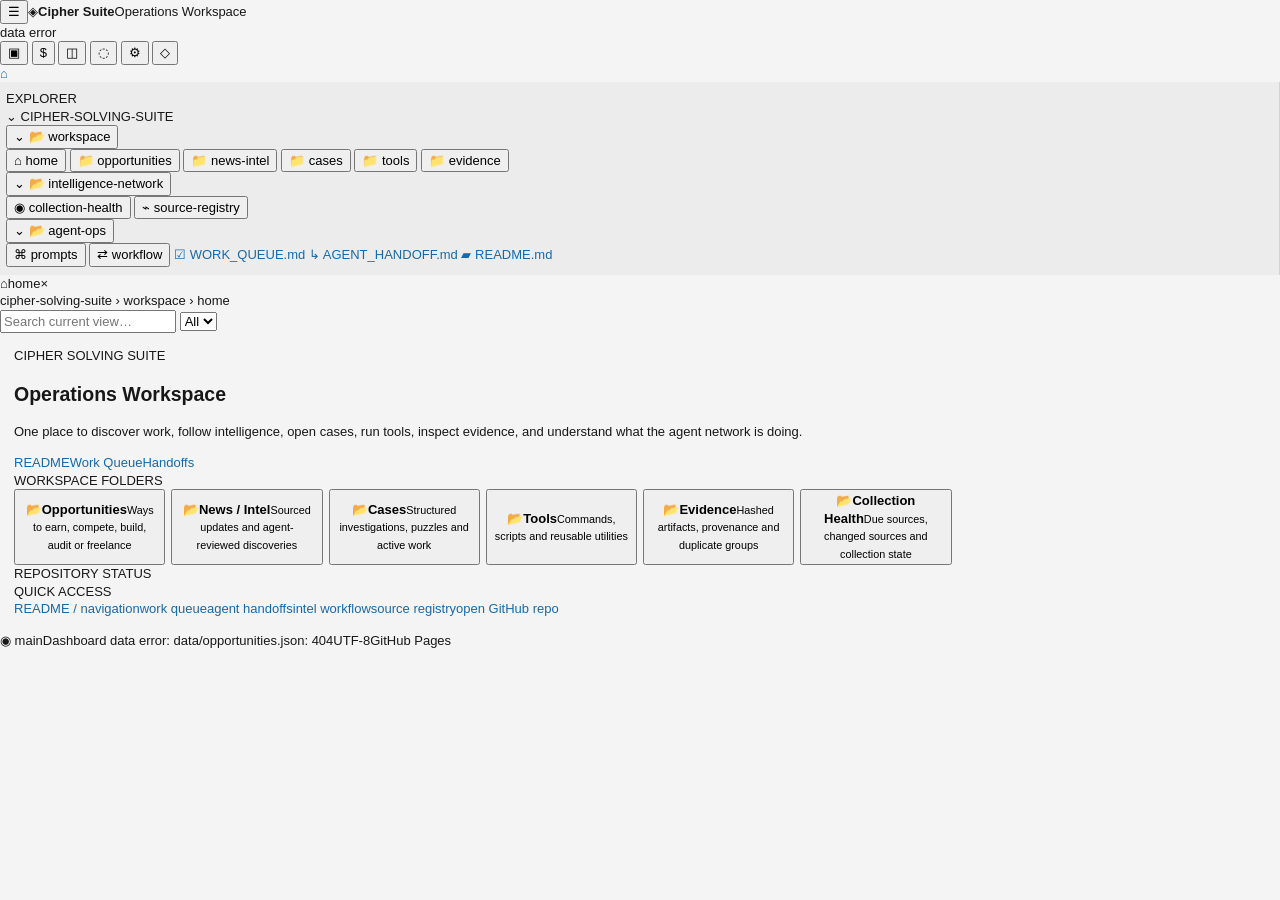
==== commit 4cb3d22b: "ui: rebuild workspace with VS Code inspired shell" ====
--- a/site/index.html
+++ b/site/index.html
@@ -3,72 +3,103 @@
 <head>
   <meta charset="utf-8">
   <meta name="viewport" content="width=device-width,initial-scale=1">
-  <meta name="description" content="Compact Cipher Solving Suite workspace for opportunities, intelligence, cases, tools, evidence and AI-agent operations.">
-  <title>Cipher Suite — Workspace</title>
+  <meta name="description" content="Cipher Solving Suite workspace for opportunities, intelligence, cases, tools, evidence and AI-agent operations.">
+  <title>Cipher Suite Workspace</title>
   <link rel="stylesheet" href="styles.css">
 </head>
 <body>
-<header class="topbar">
-  <button id="menu" class="menu" aria-label="Open menu">☰</button>
-  <div class="brand"><strong>Cipher Suite</strong><span>workspace</span></div>
-  <div id="hub-status" class="sync">loading…</div>
-</header>
-<div class="shell">
+<div class="app-shell">
+  <header class="titlebar">
+    <div class="titlebar-left"><button id="menu" class="icon-btn mobile-only" aria-label="Toggle explorer">☰</button><span class="app-mark">◈</span><strong>Cipher Suite</strong><span class="title-muted">Operations Workspace</span></div>
+    <div id="hub-status" class="title-status">loading repository snapshot…</div>
+  </header>
+
+  <aside class="activitybar" aria-label="Primary navigation">
+    <button class="activity active" data-tab="home" title="Explorer">▣</button>
+    <button class="activity" data-tab="opportunities" title="Opportunities">$</button>
+    <button class="activity" data-tab="intelligence" title="News / Intel">◫</button>
+    <button class="activity" data-tab="cases" title="Cases">◌</button>
+    <button class="activity" data-tab="tools" title="Tools">⚙</button>
+    <button class="activity" data-tab="artifacts" title="Evidence">◇</button>
+    <div class="activity-spacer"></div>
+    <a class="activity activity-link" href="https://github.com/kaibuzz0/cipher-solving-suite" title="GitHub repository">⌂</a>
+  </aside>
+
   <aside id="sidebar" class="sidebar">
-    <div class="side-title">WORKSPACE</div>
-    <button data-tab="home" class="nav active">⌂ Home</button>
-    <button data-tab="opportunities" class="nav">▣ Opportunities</button>
-    <button data-tab="intelligence" class="nav">▤ News / Intel</button>
-    <button data-tab="cases" class="nav">▱ Cases</button>
-    <button data-tab="tools" class="nav">⚙ Tools</button>
-    <button data-tab="artifacts" class="nav">▧ Evidence</button>
-    <div class="side-title">NETWORK</div>
-    <button data-tab="health" class="nav">◉ Collection Health</button>
-    <button data-tab="sources" class="nav">⌁ Intel Sources</button>
-    <button data-tab="prompts" class="nav">⌘ AI Prompts</button>
-    <button data-tab="workflow" class="nav">⇄ Agent Workflow</button>
-    <div class="side-title">REPO</div>
-    <a class="nav link" href="README.md">▰ README / Quick Nav</a>
-    <a class="nav link" href="docs/WORK_QUEUE.md">☑ Work Queue</a>
-    <a class="nav link" href="docs/AGENT_HANDOFF.md">↳ Handoffs</a>
-    <a class="nav link" href="https://github.com/kaibuzz0/cipher-solving-suite">◈ GitHub Repo</a>
+    <div class="sidebar-head">EXPLORER</div>
+    <div class="repo-name">⌄ CIPHER-SOLVING-SUITE</div>
+
+    <div class="tree-group open">
+      <button class="tree-folder" data-folder="workspace">⌄ <span class="folder-icon">📂</span> workspace</button>
+      <div class="tree-children">
+        <button data-tab="home" class="tree-item active">⌂ <span>home</span></button>
+        <button data-tab="opportunities" class="tree-item">📁 <span>opportunities</span></button>
+        <button data-tab="intelligence" class="tree-item">📁 <span>news-intel</span></button>
+        <button data-tab="cases" class="tree-item">📁 <span>cases</span></button>
+        <button data-tab="tools" class="tree-item">📁 <span>tools</span></button>
+        <button data-tab="artifacts" class="tree-item">📁 <span>evidence</span></button>
+      </div>
+    </div>
+
+    <div class="tree-group open">
+      <button class="tree-folder">⌄ <span class="folder-icon">📂</span> intelligence-network</button>
+      <div class="tree-children">
+        <button data-tab="health" class="tree-item">◉ <span>collection-health</span></button>
+        <button data-tab="sources" class="tree-item">⌁ <span>source-registry</span></button>
+      </div>
+    </div>
+
+    <div class="tree-group open">
+      <button class="tree-folder">⌄ <span class="folder-icon">📂</span> agent-ops</button>
+      <div class="tree-children">
+        <button data-tab="prompts" class="tree-item">⌘ <span>prompts</span></button>
+        <button data-tab="workflow" class="tree-item">⇄ <span>workflow</span></button>
+        <a class="tree-item" href="docs/WORK_QUEUE.md">☑ <span>WORK_QUEUE.md</span></a>
+        <a class="tree-item" href="docs/AGENT_HANDOFF.md">↳ <span>AGENT_HANDOFF.md</span></a>
+        <a class="tree-item" href="README.md">▰ <span>README.md</span></a>
+      </div>
+    </div>
   </aside>
-  <main class="main">
-    <div class="toolbar">
-      <div id="crumb" class="crumb">Workspace / Home</div>
-      <input id="search" type="search" placeholder="Search current folder…" aria-label="Search current section">
+
+  <main class="editor">
+    <div class="tabbar"><div class="editor-tab active"><span id="tab-icon">⌂</span><span id="tab-title">home</span><span class="tab-close">×</span></div></div>
+    <div class="breadcrumbs" id="crumb">cipher-solving-suite › workspace › home</div>
+    <div class="editor-toolbar">
+      <input id="search" type="search" placeholder="Search current view…" aria-label="Search current section">
       <select id="category" aria-label="Filter current section"><option value="all">All</option></select>
     </div>
 
     <section id="home" class="panel active">
+      <div class="welcome">
+        <div><div class="kicker">CIPHER SOLVING SUITE</div><h1>Operations Workspace</h1><p>One place to discover work, follow intelligence, open cases, run tools, inspect evidence, and understand what the agent network is doing.</p></div>
+        <div class="welcome-links"><a href="README.md">README</a><a href="docs/WORK_QUEUE.md">Work Queue</a><a href="docs/AGENT_HANDOFF.md">Handoffs</a></div>
+      </div>
+      <div class="section-caption">WORKSPACE FOLDERS</div>
       <div class="folder-grid">
-        <button class="folder" data-open="opportunities"><span>📁</span><b>Opportunities</b><small>Ways to earn / compete</small></button>
-        <button class="folder" data-open="intelligence"><span>📁</span><b>News / Intel</b><small>Sourced updates</small></button>
-        <button class="folder" data-open="cases"><span>📁</span><b>Cases</b><small>Active investigations</small></button>
-        <button class="folder" data-open="tools"><span>📁</span><b>Tools</b><small>Commands & utilities</small></button>
-        <button class="folder" data-open="artifacts"><span>📁</span><b>Evidence</b><small>Hashed research files</small></button>
-        <button class="folder" data-open="health"><span>📁</span><b>Collection</b><small>Due / changed sources</small></button>
-        <button class="folder" data-open="prompts"><span>📁</span><b>AI Prompts</b><small>Reusable agent context</small></button>
-        <button class="folder" data-open="workflow"><span>📁</span><b>Agent Ops</b><small>Workflow & handoff</small></button>
+        <button class="folder-card" data-open="opportunities"><span class="big-folder">📂</span><span><b>Opportunities</b><small>Ways to earn, compete, build, audit or freelance</small></span></button>
+        <button class="folder-card" data-open="intelligence"><span class="big-folder">📂</span><span><b>News / Intel</b><small>Sourced updates and agent-reviewed discoveries</small></span></button>
+        <button class="folder-card" data-open="cases"><span class="big-folder">📂</span><span><b>Cases</b><small>Structured investigations, puzzles and active work</small></span></button>
+        <button class="folder-card" data-open="tools"><span class="big-folder">📂</span><span><b>Tools</b><small>Commands, scripts and reusable utilities</small></span></button>
+        <button class="folder-card" data-open="artifacts"><span class="big-folder">📂</span><span><b>Evidence</b><small>Hashed artifacts, provenance and duplicate groups</small></span></button>
+        <button class="folder-card" data-open="health"><span class="big-folder">📂</span><span><b>Collection Health</b><small>Due sources, changed sources and collection state</small></span></button>
       </div>
-      <div class="section-label">STATUS</div>
-      <div id="stats-grid" class="stats"></div>
-      <div class="section-label">QUICK ACCESS</div>
-      <div class="quick">
-        <a href="README.md">README</a><a href="docs/WORK_QUEUE.md">Work Queue</a><a href="docs/AGENT_HANDOFF.md">Agent Handoffs</a><a href="docs/INTELLIGENCE_WORKFLOW.md">Intel Workflow</a><a href="data/intelligence_sources.json">Source Registry</a>
-      </div>
+      <div class="section-caption">REPOSITORY STATUS</div>
+      <div id="stats-grid" class="status-grid"></div>
+      <div class="section-caption">QUICK ACCESS</div>
+      <div class="quick-grid"><a href="README.md">README / navigation</a><a href="docs/WORK_QUEUE.md">work queue</a><a href="docs/AGENT_HANDOFF.md">agent handoffs</a><a href="docs/INTELLIGENCE_WORKFLOW.md">intel workflow</a><a href="data/intelligence_sources.json">source registry</a><a href="https://github.com/kaibuzz0/cipher-solving-suite">open GitHub repo</a></div>
     </section>
 
-    <section id="opportunities" class="panel"><div class="title"><h1>Opportunities</h1><span>Verify rules, eligibility, payout and scope before acting.</span></div><div id="opportunity-grid" class="list"></div></section>
-    <section id="intelligence" class="panel"><div class="title"><h1>News / Intelligence</h1><span>Source-backed discoveries from the agent network.</span></div><div id="intel-grid" class="list"></div></section>
-    <section id="cases" class="panel"><div class="title"><h1>Cases</h1><span>Structured investigations and next actions.</span></div><div id="case-grid" class="list"></div></section>
-    <section id="tools" class="panel"><div class="title"><h1>Tools</h1><span>Repository commands and utilities.</span></div><div id="tool-grid" class="list"></div></section>
-    <section id="artifacts" class="panel"><div class="title"><h1>Evidence</h1><span>Hashed artifacts, provenance and migration state.</span></div><div id="artifact-grid" class="list"></div></section>
-    <section id="health" class="panel"><div class="title"><h1>Collection Health</h1><span>What needs checking and what changed.</span></div><div id="health-grid" class="list"></div></section>
-    <section id="sources" class="panel"><div class="title"><h1>Intel Sources</h1><span>Collection lanes, freshness and assigned agents.</span></div><div id="source-grid" class="list"></div></section>
-    <section id="prompts" class="panel"><div class="title"><h1>AI Prompts</h1><span>Tap an item to copy the reusable prompt.</span></div><div id="prompt-grid" class="list"></div></section>
-    <section id="workflow" class="panel"><div class="title"><h1>Agent Workflow</h1><span>One shared operating loop.</span></div><div class="workflow"><div><b>1. Orient</b><span>README → AGENTS → handoff → queue</span></div><div><b>2. Collect</b><span>Check assigned due sources and record state.</span></div><div><b>3. Research</b><span>Preserve URLs, timestamps, hashes, scope and uncertainty.</span></div><div><b>4. Publish</b><span>Promote verified useful discoveries to intelligence.</span></div><div><b>5. Investigate</b><span>Create/link cases, tools, attempts and evidence.</span></div><div><b>6. Verify</b><span>Run tests and deterministic checks.</span></div><div><b>7. Handoff</b><span>Record changes, failures and exact next action.</span></div></div><div class="notice"><b>Authorization:</b> discovering a target or bounty does not authorize testing it.</div></section>
-    <footer><span id="catalog-meta">Loading repository data…</span></footer>
+    <section id="opportunities" class="panel"><div class="panel-title"><div><div class="kicker">MONEY / SKILL PIPELINE</div><h2>Opportunities</h2></div><span>Verify eligibility, payout, rules and scope on the official source.</span></div><div id="opportunity-grid" class="data-list"></div></section>
+    <section id="intelligence" class="panel"><div class="panel-title"><div><div class="kicker">SOURCED UPDATES</div><h2>News / Intelligence</h2></div><span>Source-backed discoveries with confidence and relevance.</span></div><div id="intel-grid" class="data-list"></div></section>
+    <section id="cases" class="panel"><div class="panel-title"><div><div class="kicker">ACTIVE RESEARCH</div><h2>Cases</h2></div><span>Investigations, evidence, ownership and next actions.</span></div><div id="case-grid" class="data-list"></div></section>
+    <section id="tools" class="panel"><div class="panel-title"><div><div class="kicker">LOCAL TOOLING</div><h2>Tools</h2></div><span>Commands and utilities exposed by the shared registry.</span></div><div id="tool-grid" class="data-list"></div></section>
+    <section id="artifacts" class="panel"><div class="panel-title"><div><div class="kicker">RESEARCH MEMORY</div><h2>Evidence</h2></div><span>Hashed artifacts, provenance, case links and migration state.</span></div><div id="artifact-grid" class="data-list"></div></section>
+    <section id="health" class="panel"><div class="panel-title"><div><div class="kicker">COLLECTION NETWORK</div><h2>Collection Health</h2></div><span>What needs checking and what changed.</span></div><div id="health-grid" class="data-list"></div></section>
+    <section id="sources" class="panel"><div class="panel-title"><div><div class="kicker">SOURCE REGISTRY</div><h2>Intel Sources</h2></div><span>Collection lanes, freshness targets and assigned agents.</span></div><div id="source-grid" class="data-list"></div></section>
+    <section id="prompts" class="panel"><div class="panel-title"><div><div class="kicker">REUSABLE CONTEXT</div><h2>AI Prompts</h2></div><span>Click an entry to copy its reusable prompt.</span></div><div id="prompt-grid" class="data-list"></div></section>
+    <section id="workflow" class="panel"><div class="panel-title"><div><div class="kicker">AGENT OPERATIONS</div><h2>Workflow</h2></div><span>One shared operating loop for humans and agents.</span></div><div class="workflow"><div><b>01</b><span><strong>Orient</strong><small>README → AGENTS → handoff → queue</small></span></div><div><b>02</b><span><strong>Collect</strong><small>Check assigned due sources and record state</small></span></div><div><b>03</b><span><strong>Research</strong><small>Preserve sources, timestamps, hashes, scope and uncertainty</small></span></div><div><b>04</b><span><strong>Publish</strong><small>Promote verified useful findings into intelligence</small></span></div><div><b>05</b><span><strong>Investigate</strong><small>Create/link cases, evidence, attempts and tools</small></span></div><div><b>06</b><span><strong>Verify</strong><small>Run deterministic checks and tests</small></span></div><div><b>07</b><span><strong>Handoff</strong><small>Record changes, failures and the exact next action</small></span></div></div><div class="notice"><strong>Authorization boundary:</strong> finding a target, program or bounty is not authorization to test it.</div></section>
+
+    <div class="statusbar"><span>◉ main</span><span id="catalog-meta">loading repository data…</span><span>UTF-8</span><span>GitHub Pages</span></div>
   </main>
 </div>
 <script src="app.js"></script>
--- a/site/styles.css
+++ b/site/styles.css
@@ -1 +1 @@
-:root{--bg:#07110f;--panel:#0d1916;--panel2:#12231e;--text:#e7f7f0;--muted:#91aaa0;--line:#244238;--accent:#68f5b1;--amber:#ffcc66;--danger:#ff8a80}*{box-sizing:border-box}body{margin:0;background:radial-gradient(circle at top right,#12382e 0,#07110f 35%);color:var(--text);font-family:Inter,ui-sans-serif,system-ui,-apple-system,BlinkMacSystemFont,"Segoe UI",sans-serif;min-height:100vh}a{color:var(--accent);text-decoration:none}a:hover{text-decoration:underline}.hero{max-width:1180px;margin:auto;padding:64px 24px 28px;display:flex;justify-content:space-between;align-items:flex-end;gap:28px}.hero h1{font-size:clamp(2.4rem,7vw,5rem);line-height:.9;margin:8px 0 18px;letter-spacing:-.055em}.lede{max-width:760px;color:#bfd2ca;font-size:1.08rem;line-height:1.65}.eyebrow{font-size:.74rem;letter-spacing:.17em;font-weight:800;color:var(--accent);margin:0}.status{border:1px solid var(--line);padding:11px 14px;border-radius:999px;background:#0a1512;color:#b8cbc3;white-space:nowrap}.dot{display:inline-block;width:8px;height:8px;border-radius:50%;background:var(--accent);margin-right:9px;box-shadow:0 0 15px var(--accent)}.tabs{position:sticky;top:0;z-index:20;display:flex;gap:8px;overflow:auto;padding:12px max(24px,calc((100vw - 1180px)/2 + 24px));border-top:1px solid var(--line);border-bottom:1px solid var(--line);background:rgba(7,17,15,.93);backdrop-filter:blur(14px)}button{font:inherit}.tabs button{border:1px solid transparent;background:transparent;color:var(--muted);padding:10px 14px;border-radius:9px;cursor:pointer;white-space:nowrap}.tabs button.active,.tabs button:hover{color:var(--text);background:var(--panel2);border-color:var(--line)}main{max-width:1180px;margin:auto;padding:30px 24px 80px}.controls{display:flex;gap:12px;margin-bottom:26px}input,select{background:#091511;border:1px solid var(--line);color:var(--text);padding:13px 14px;border-radius:10px;font:inherit}input{flex:1}select{min-width:190px}.panel{display:none}.panel.active{display:block}.section-head{display:flex;justify-content:space-between;align-items:end;gap:24px;margin:30px 0 18px}.section-head h2{font-size:2rem;margin:4px 0}.muted{color:var(--muted);max-width:580px;line-height:1.55}.grid{display:grid;grid-template-columns:repeat(3,minmax(0,1fr));gap:14px}.card{background:linear-gradient(180deg,var(--panel2),var(--panel));border:1px solid var(--line);border-radius:14px;padding:20px;min-height:180px;display:flex;flex-direction:column;gap:9px}.card h3{margin:2px 0;font-size:1.08rem}.card p{color:#9fb5ac;line-height:1.5;margin:0}.card .meta{display:flex;flex-wrap:wrap;gap:6px;margin-top:auto}.badge,.tag{display:inline-flex;width:max-content;border:1px solid #315d4c;border-radius:999px;padding:4px 8px;font-size:.68rem;letter-spacing:.06em;text-transform:uppercase;color:#b7d8ca}.badge{color:var(--accent);font-weight:800}.scope{color:var(--amber);font-size:.76rem;font-weight:700}code{display:block;background:#07100e;border:1px solid #1b342c;padding:10px;border-radius:8px;color:#c8f7e3;overflow:auto}.prompt-card{cursor:pointer}.prompt-card:hover{border-color:#4a8d72;transform:translateY(-1px)}.workflow{display:grid;gap:12px;padding-left:24px;max-width:900px}.workflow li{padding:13px 16px;background:var(--panel);border-left:3px solid var(--accent);line-height:1.55}.warning{margin-top:24px;border:1px solid #705d2d;background:#211c0e;color:#f6d998;padding:16px;border-radius:12px}footer{max-width:1180px;margin:auto;padding:24px;border-top:1px solid var(--line);display:flex;justify-content:space-between;color:var(--muted);gap:20px}.empty{grid-column:1/-1;color:var(--muted);padding:30px 0}@media(max-width:850px){.grid{grid-template-columns:repeat(2,minmax(0,1fr))}.hero{align-items:flex-start;flex-direction:column}.section-head{align-items:flex-start;flex-direction:column}.controls{flex-direction:column}}@media(max-width:560px){.grid{grid-template-columns:1fr}.hero{padding-top:42px}.hero h1{font-size:3.1rem}.status{white-space:normal}footer{flex-direction:column}}
+:root{--bg:#f4f4f4;--pane:#fff;--side:#ececec;--line:#d3d3d3;--text:#171717;--muted:#686868;--blue:#1769aa;--sel:#dcecff;--warn:#8a5a00}*{box-sizing:border-box}body{margin:0;background:var(--bg);color:var(--text);font:13px/1.35 "Segoe UI",Arial,sans-serif;min-height:100vh}a{color:var(--blue);text-decoration:none}a:hover{text-decoration:underline}button,input,select{font:inherit}.topbar{height:44px;background:#fafafa;border-bottom:1px solid var(--line);display:flex;align-items:center;padding:0 12px;gap:10px;position:sticky;top:0;z-index:30}.menu{display:none;border:0;background:transparent;font-size:20px;padding:4px}.brand{display:flex;align-items:baseline;gap:8px}.brand strong{font-size:15px}.brand span,.sync{color:var(--muted);font-size:11px}.sync{margin-left:auto}.shell{display:grid;grid-template-columns:205px minmax(0,1fr);min-height:calc(100vh - 44px)}.sidebar{background:var(--side);border-right:1px solid var(--line);padding:8px 6px;overflow:auto}.side-title{font-size:10px;color:#777;font-weight:700;padding:13px 9px 5px;letter-spacing:.06em}.nav{width:100%;display:block;text-align:left;border:0;background:transparent;color:#222;padding:7px 9px;border-radius:3px;cursor:pointer;white-space:nowrap}.nav:hover,.nav.active{background:var(--sel);text-decoration:none}.main{min-width:0;background:var(--pane)}.toolbar{min-height:45px;border-bottom:1px solid var(--line);display:flex;align-items:center;gap:8px;padding:7px 12px;background:#fafafa;position:sticky;top:44px;z-index:20}.crumb{font-size:12px;min-width:170px;color:#444}.toolbar input,.toolbar select{height:30px;border:1px solid #bdbdbd;background:#fff;border-radius:2px;padding:4px 8px}.toolbar input{margin-left:auto;width:min(320px,35vw)}.toolbar select{max-width:220px}.panel{display:none;padding:14px}.panel.active{display:block}.folder-grid{display:grid;grid-template-columns:repeat(auto-fill,minmax(145px,1fr));gap:6px}.folder{border:1px solid transparent;background:transparent;text-align:left;padding:10px 8px;display:grid;grid-template-columns:28px 1fr;grid-template-rows:auto auto;column-gap:7px;cursor:pointer;min-height:58px}.folder:hover{background:#f3f8ff;border-color:#c8def5}.folder span{font-size:22px;grid-row:1/3}.folder b{font-weight:600}.folder small{color:var(--muted);font-size:10px}.section-label{font-size:10px;font-weight:700;color:#777;border-bottom:1px solid var(--line);margin:18px 0 7px;padding-bottom:4px}.stats{display:flex;flex-wrap:wrap;gap:5px}.stat{border:1px solid var(--line);background:#fafafa;padding:6px 9px;min-width:110px}.stat b{font-size:15px;margin-right:4px}.stat span{color:var(--muted);font-size:10px}.quick{display:flex;gap:5px;flex-wrap:wrap}.quick a{border:1px solid var(--line);background:#fafafa;padding:6px 9px;color:#333}.title{display:flex;align-items:baseline;gap:10px;border-bottom:1px solid var(--line);padding-bottom:7px;margin-bottom:5px}.title h1{font-size:17px;margin:0;font-weight:600}.title span{color:var(--muted);font-size:11px}.list{border-top:0}.row{display:grid;grid-template-columns:minmax(150px,1.2fr) minmax(180px,2fr) auto;gap:10px;align-items:center;border-bottom:1px solid #e5e5e5;padding:7px 6px;min-height:40px}.row:hover{background:#f5f9ff}.row-main{min-width:0}.row-main b{display:block;white-space:nowrap;overflow:hidden;text-overflow:ellipsis}.row-main small,.row-desc{color:var(--muted);font-size:11px}.row-desc{overflow:hidden}.meta{display:flex;gap:4px;flex-wrap:wrap;justify-content:flex-end}.tag{font-size:9px;border:1px solid #ccc;background:#fafafa;padding:2px 5px;border-radius:2px;white-space:nowrap}.tag.hot{border-color:#e2bd76;background:#fff7e5;color:var(--warn)}code{font:10px/1.3 ui-monospace,SFMono-Regular,Consolas,monospace;background:#f3f3f3;border:1px solid #ddd;padding:3px 5px;overflow:auto;display:block;margin-top:3px}.workflow{max-width:760px;border:1px solid var(--line)}.workflow>div{display:grid;grid-template-columns:105px 1fr;gap:10px;padding:8px;border-bottom:1px solid #e5e5e5}.workflow>div:last-child{border-bottom:0}.workflow span{color:var(--muted)}.notice{margin-top:10px;border:1px solid #e1c98e;background:#fff8e7;padding:8px;max-width:760px}.empty{color:var(--muted);padding:14px 6px}footer{margin-top:20px;border-top:1px solid var(--line);padding:8px;color:var(--muted);font-size:10px}@media(max-width:720px){.menu{display:block}.shell{display:block}.sidebar{display:none;position:fixed;left:0;top:44px;bottom:0;width:235px;z-index:40;box-shadow:3px 0 10px #0003}.sidebar.open{display:block}.toolbar{top:44px}.crumb{display:none}.toolbar input{margin-left:0;width:100%}.toolbar select{max-width:125px}.panel{padding:9px}.folder-grid{grid-template-columns:repeat(2,minmax(0,1fr))}.row{grid-template-columns:1fr;gap:3px}.meta{justify-content:flex-start}.title{display:block}.title span{display:block;margin-top:2px}.sync{max-width:120px;overflow:hidden;text-overflow:ellipsis;white-space:nowrap}}
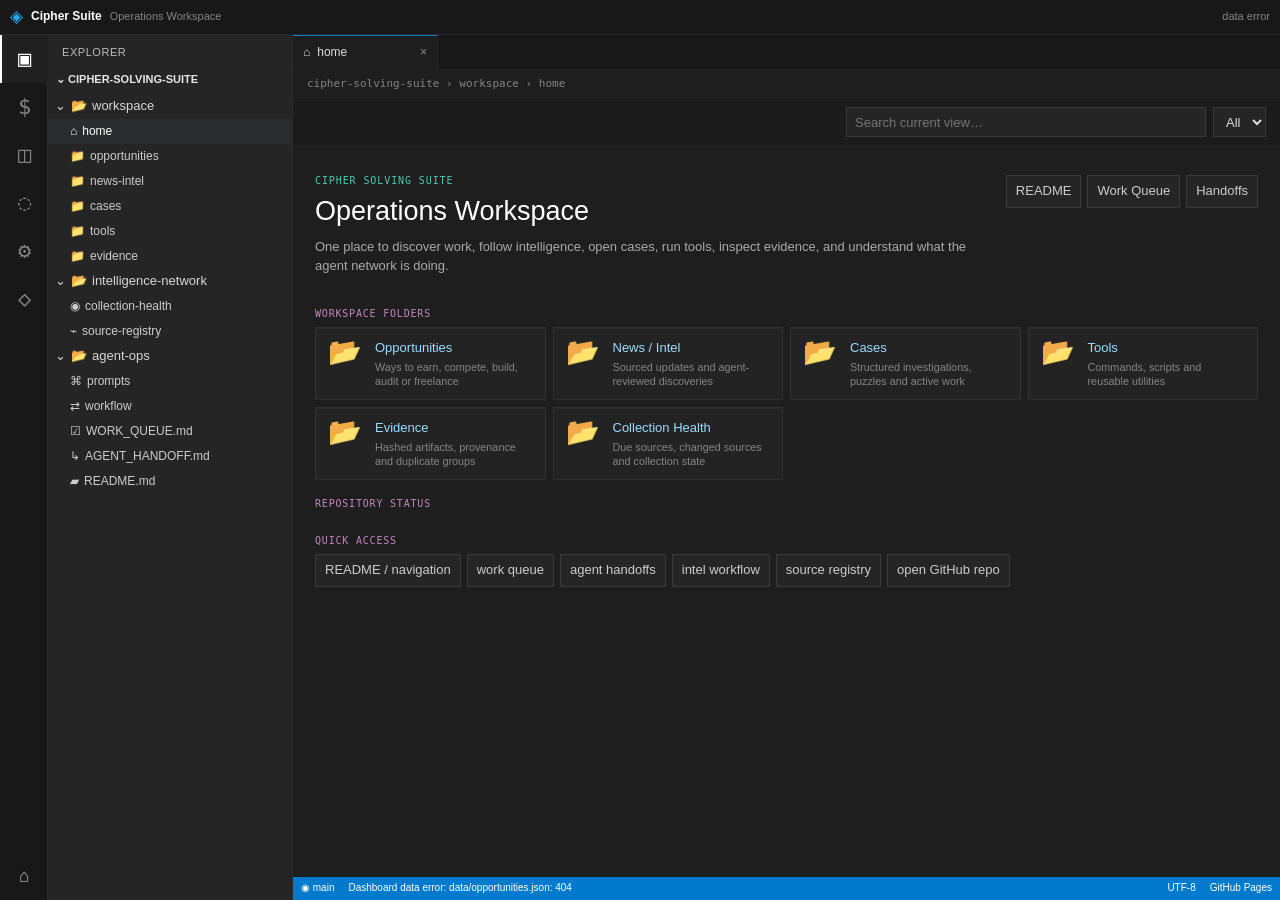
==== commit 7128768a: "fix: embed VS Code theme directly in Pages HTML" ====
--- a/site/index.html
+++ b/site/index.html
@@ -2,10 +2,13 @@
 <html lang="en">
 <head>
   <meta charset="utf-8">
-  <meta name="viewport" content="width=device-width,initial-scale=1">
+  <meta name="viewport" content="width=device-width,initial-scale=1,maximum-scale=1">
+  <meta name="theme-color" content="#1e1e1e">
   <meta name="description" content="Cipher Solving Suite workspace for opportunities, intelligence, cases, tools, evidence and AI-agent operations.">
   <title>Cipher Suite Workspace</title>
-  <link rel="stylesheet" href="styles.css">
+  <style>
+:root{--bg:#1e1e1e;--editor:#1e1e1e;--title:#181818;--activity:#181818;--side:#252526;--side2:#2a2d2e;--line:#333;--line2:#3c3c3c;--text:#d4d4d4;--muted:#8f8f8f;--blue:#007acc;--blue2:#0e639c;--focus:#094771;--green:#4ec9b0;--yellow:#dcdcaa;--orange:#ce9178;--red:#f48771;--purple:#c586c0;--cyan:#9cdcfe;--folder:#dcb67a}*{box-sizing:border-box}html,body{margin:0;min-height:100%;background:var(--bg)!important;color:var(--text)!important;font:13px/1.45 "Segoe UI Variable","Segoe UI",Inter,Arial,sans-serif}body{overflow-x:hidden}a{color:#4fc1ff;text-decoration:none}a:hover{color:#9cdcfe}button,input,select{font:inherit}.app-shell{display:grid;grid-template-columns:48px 245px minmax(0,1fr);grid-template-rows:35px minmax(calc(100vh - 35px),auto);grid-template-areas:"title title title" "activity sidebar editor";min-height:100vh;background:var(--editor)}.titlebar{grid-area:title;height:35px;background:var(--title);border-bottom:1px solid #2b2b2b;display:flex;align-items:center;padding:0 10px;gap:10px;position:sticky;top:0;z-index:50}.titlebar-left{display:flex;align-items:center;gap:8px;min-width:0}.app-mark{color:#23a8f2;font-size:17px}.titlebar strong{font-size:12px;font-weight:600;color:#fff}.title-muted,.title-status{font-size:11px;color:#858585}.title-status{margin-left:auto;overflow:hidden;text-overflow:ellipsis;white-space:nowrap}.icon-btn{border:0;background:transparent;color:#ccc;padding:2px 6px;font-size:18px;cursor:pointer}.mobile-only{display:none}.activitybar{grid-area:activity;background:var(--activity);border-right:1px solid #2b2b2b;display:flex;flex-direction:column;align-items:center;position:sticky;top:35px;height:calc(100vh - 35px);z-index:30}.activity{width:48px;height:48px;border:0;background:transparent;color:#858585;font:22px/1 ui-monospace,Consolas,monospace;display:grid;place-items:center;cursor:pointer;border-left:2px solid transparent}.activity:hover{color:#ddd}.activity.active{color:#fff;border-left-color:#fff;background:#202020}.activity-spacer{flex:1}.activity-link{font-size:18px}.sidebar{grid-area:sidebar;background:var(--side);border-right:1px solid #2b2b2b;min-width:0;position:sticky;top:35px;height:calc(100vh - 35px);overflow:auto;z-index:25}.sidebar-head{height:35px;display:flex;align-items:center;padding:0 14px;font-size:11px;color:#bbb;letter-spacing:.05em}.repo-name{height:24px;padding:2px 8px;color:#e7e7e7;font-size:11px;font-weight:700;white-space:nowrap;overflow:hidden;text-overflow:ellipsis}.tree-folder,.tree-item{width:100%;height:25px;border:0;background:transparent;color:#ccc;text-align:left;display:flex;align-items:center;gap:5px;padding:0 7px;cursor:pointer;white-space:nowrap}.tree-folder{font-weight:500;color:#d7d7d7}.tree-item{padding-left:22px;font-size:12px}.tree-item:hover,.tree-item.active{background:var(--side2);color:#fff}.tree-item span{overflow:hidden;text-overflow:ellipsis}.folder-icon{color:var(--folder)}.editor{grid-area:editor;min-width:0;background:var(--editor);padding-bottom:23px;position:relative}.tabbar{height:35px;background:#181818;border-bottom:1px solid #252525;display:flex;align-items:stretch;position:sticky;top:35px;z-index:20}.editor-tab{min-width:145px;max-width:230px;background:var(--editor);border-right:1px solid #252525;border-top:1px solid var(--blue);display:flex;align-items:center;gap:7px;padding:0 10px;font-size:12px;color:#ddd}.tab-close{margin-left:auto;color:#888}.breadcrumbs{height:28px;display:flex;align-items:center;padding:0 14px;color:#858585;font:11px ui-monospace,Consolas,monospace;border-bottom:1px solid #242424;position:sticky;top:70px;background:var(--editor);z-index:19;white-space:nowrap;overflow:hidden;text-overflow:ellipsis}.editor-toolbar{display:flex;gap:7px;align-items:center;padding:9px 14px;border-bottom:1px solid #252525;background:#1b1b1b;position:sticky;top:98px;z-index:18}.editor-toolbar input,.editor-toolbar select{background:#252526;border:1px solid #3a3a3a;color:#ddd;height:30px;padding:4px 8px;outline:none}.editor-toolbar input{width:min(360px,45vw);margin-left:auto}.editor-toolbar input:focus,.editor-toolbar select:focus{border-color:#007acc}.panel{display:none;padding:20px 22px 42px}.panel.active{display:block}.welcome{display:grid;grid-template-columns:minmax(0,1fr) auto;gap:28px;align-items:start;max-width:1000px;padding:8px 0 14px}.kicker{font:10px/1.2 ui-monospace,SFMono-Regular,Consolas,monospace;color:var(--green);letter-spacing:.09em}.welcome h1,.panel-title h2{font-weight:500;color:#fff}.welcome h1{font-size:27px;margin:5px 0 7px}.welcome p{margin:0;color:#aaa;max-width:700px}.welcome-links{display:flex;gap:6px;flex-wrap:wrap;justify-content:flex-end}.welcome-links a,.quick-grid a{background:#252526;border:1px solid #3a3a3a;color:#ccc;padding:6px 9px}.welcome-links a:hover,.quick-grid a:hover{background:#2d2d30;color:#fff}.section-caption{margin:18px 0 8px;color:var(--purple);font:10px ui-monospace,SFMono-Regular,Consolas,monospace;letter-spacing:.08em}.folder-grid{display:grid;grid-template-columns:repeat(auto-fit,minmax(220px,1fr));gap:7px;max-width:1000px}.folder-card{border:1px solid #303030;background:#232323;color:#ddd;text-align:left;display:grid;grid-template-columns:38px 1fr;gap:9px;padding:11px 12px;cursor:pointer;min-height:66px;box-shadow:inset 0 1px 0 #2c2c2c}.folder-card:hover{background:#292929;border-color:#4b4b4b}.big-folder{font-size:27px;line-height:1}.folder-card b{display:block;color:var(--cyan);font-weight:500;margin-bottom:2px}.folder-card small{display:block;color:#858585;line-height:1.3}.status-grid{display:grid;grid-template-columns:repeat(auto-fit,minmax(120px,1fr));gap:6px;max-width:1000px}.stat{background:#232323;border:1px solid #303030;padding:9px 11px}.stat b{display:block;color:#4fc1ff;font:18px/1.1 ui-monospace,Consolas,monospace}.stat:nth-child(2n) b{color:var(--green)}.stat:nth-child(3n) b{color:var(--yellow)}.stat:nth-child(4n) b{color:var(--purple)}.stat span{color:#858585;font-size:10px}.quick-grid{display:flex;gap:6px;flex-wrap:wrap;max-width:1000px}.panel-title{display:flex;justify-content:space-between;align-items:end;gap:20px;border-bottom:1px solid #303030;padding-bottom:10px;margin-bottom:2px}.panel-title h2{font-size:20px;margin:3px 0 0}.panel-title>span{color:#858585;font-size:11px;max-width:520px;text-align:right}.data-list{max-width:1200px;border:1px solid #2d2d2d;border-top:0}.row{display:grid;grid-template-columns:minmax(170px,1.2fr) minmax(220px,2fr) auto;gap:16px;align-items:center;min-height:43px;padding:7px 8px;border-top:1px solid #2a2a2a}.row:hover{background:#252526}.row-main{min-width:0}.row-main b{display:block;color:#dcdcdc;font-weight:500;white-space:nowrap;overflow:hidden;text-overflow:ellipsis}.row-main a b{color:#9cdcfe}.row:nth-child(3n+1) .row-main b{color:#9cdcfe}.row:nth-child(3n+2) .row-main b{color:#dcdcaa}.row:nth-child(3n) .row-main b{color:#c586c0}.row-desc{color:#9d9d9d;font-size:11px;min-width:0;overflow:hidden}.meta{display:flex;gap:4px;flex-wrap:wrap;justify-content:flex-end}.tag{font:9px ui-monospace,SFMono-Regular,Consolas,monospace;padding:2px 5px;border:1px solid #454545;color:#aaa;background:#252526;border-radius:2px;white-space:nowrap}.tag:nth-child(2n){color:#4ec9b0}.tag:nth-child(3n){color:#dcdcaa}.tag.hot{color:#f0c674;border-color:#6d572b;background:#2b261b}code{display:block;margin-top:4px;background:#181818;border:1px solid #333;color:#ce9178;padding:5px 7px;font:10px/1.35 ui-monospace,SFMono-Regular,Consolas,monospace;overflow:auto}.workflow{max-width:850px;border:1px solid #333;background:#202020}.workflow>div{display:grid;grid-template-columns:42px 1fr;gap:10px;border-bottom:1px solid #2d2d2d;padding:9px 11px}.workflow>div:last-child{border-bottom:0}.workflow>div>b{color:#569cd6;font:12px ui-monospace,Consolas,monospace}.workflow strong{display:block;color:#dcdcaa;font-weight:500}.workflow small{display:block;color:#888;margin-top:1px}.notice{max-width:850px;margin-top:10px;border-left:3px solid #cca700;background:#2b2717;color:#c8c8c8;padding:9px 11px}.notice strong{color:#dcdcaa}.empty{color:#777;padding:16px 8px}.statusbar{position:absolute;bottom:0;left:0;right:0;height:23px;background:#007acc;color:#fff;display:flex;align-items:center;gap:14px;padding:0 8px;font-size:10px;white-space:nowrap;overflow:hidden}.statusbar span:nth-child(2){flex:1;overflow:hidden;text-overflow:ellipsis}.statusbar span:not(:nth-child(2)){flex:none}@media(max-width:850px){.app-shell{grid-template-columns:42px minmax(0,1fr);grid-template-areas:"title title" "activity editor"}.activitybar{width:42px}.activity{width:42px}.sidebar{display:none;position:fixed;left:42px;top:35px;width:min(280px,calc(100vw - 42px));height:calc(100vh - 35px);box-shadow:5px 0 18px #0008;z-index:45}.sidebar.open{display:block}.mobile-only{display:inline-grid}.title-muted{display:none}.panel{padding:14px 12px 36px}.welcome{grid-template-columns:1fr}.welcome-links{justify-content:flex-start}.folder-grid{grid-template-columns:1fr 1fr}.row{grid-template-columns:1fr;gap:3px;padding:9px 6px}.meta{justify-content:flex-start}.panel-title{display:block}.panel-title>span{display:block;text-align:left;margin-top:3px}.editor-toolbar input{margin-left:0;width:100%}.editor-toolbar select{max-width:125px}.breadcrumbs{font-size:10px}.title-status{max-width:135px}.status-grid{grid-template-columns:repeat(2,1fr)}}@media(max-width:520px){.folder-grid{grid-template-columns:1fr}.folder-card{min-height:58px}.welcome h1{font-size:23px}.activity{font-size:19px}.panel{padding-left:10px;padding-right:10px}.editor-toolbar{padding-left:9px;padding-right:9px}.statusbar{gap:8px}.statusbar span:nth-last-child(-n+2){display:none}}
+  </style>
 </head>
 <body>
 <div class="app-shell">
@@ -13,95 +16,22 @@
     <div class="titlebar-left"><button id="menu" class="icon-btn mobile-only" aria-label="Toggle explorer">☰</button><span class="app-mark">◈</span><strong>Cipher Suite</strong><span class="title-muted">Operations Workspace</span></div>
     <div id="hub-status" class="title-status">loading repository snapshot…</div>
   </header>
-
   <aside class="activitybar" aria-label="Primary navigation">
-    <button class="activity active" data-tab="home" title="Explorer">▣</button>
-    <button class="activity" data-tab="opportunities" title="Opportunities">$</button>
-    <button class="activity" data-tab="intelligence" title="News / Intel">◫</button>
-    <button class="activity" data-tab="cases" title="Cases">◌</button>
-    <button class="activity" data-tab="tools" title="Tools">⚙</button>
-    <button class="activity" data-tab="artifacts" title="Evidence">◇</button>
-    <div class="activity-spacer"></div>
-    <a class="activity activity-link" href="https://github.com/kaibuzz0/cipher-solving-suite" title="GitHub repository">⌂</a>
+    <button class="activity active" data-tab="home" title="Explorer">▣</button><button class="activity" data-tab="opportunities" title="Opportunities">$</button><button class="activity" data-tab="intelligence" title="News / Intel">◫</button><button class="activity" data-tab="cases" title="Cases">◌</button><button class="activity" data-tab="tools" title="Tools">⚙</button><button class="activity" data-tab="artifacts" title="Evidence">◇</button><div class="activity-spacer"></div><a class="activity activity-link" href="https://github.com/kaibuzz0/cipher-solving-suite" title="GitHub repository">⌂</a>
   </aside>
-
   <aside id="sidebar" class="sidebar">
-    <div class="sidebar-head">EXPLORER</div>
-    <div class="repo-name">⌄ CIPHER-SOLVING-SUITE</div>
-
-    <div class="tree-group open">
-      <button class="tree-folder" data-folder="workspace">⌄ <span class="folder-icon">📂</span> workspace</button>
-      <div class="tree-children">
-        <button data-tab="home" class="tree-item active">⌂ <span>home</span></button>
-        <button data-tab="opportunities" class="tree-item">📁 <span>opportunities</span></button>
-        <button data-tab="intelligence" class="tree-item">📁 <span>news-intel</span></button>
-        <button data-tab="cases" class="tree-item">📁 <span>cases</span></button>
-        <button data-tab="tools" class="tree-item">📁 <span>tools</span></button>
-        <button data-tab="artifacts" class="tree-item">📁 <span>evidence</span></button>
-      </div>
-    </div>
-
-    <div class="tree-group open">
-      <button class="tree-folder">⌄ <span class="folder-icon">📂</span> intelligence-network</button>
-      <div class="tree-children">
-        <button data-tab="health" class="tree-item">◉ <span>collection-health</span></button>
-        <button data-tab="sources" class="tree-item">⌁ <span>source-registry</span></button>
-      </div>
-    </div>
-
-    <div class="tree-group open">
-      <button class="tree-folder">⌄ <span class="folder-icon">📂</span> agent-ops</button>
-      <div class="tree-children">
-        <button data-tab="prompts" class="tree-item">⌘ <span>prompts</span></button>
-        <button data-tab="workflow" class="tree-item">⇄ <span>workflow</span></button>
-        <a class="tree-item" href="docs/WORK_QUEUE.md">☑ <span>WORK_QUEUE.md</span></a>
-        <a class="tree-item" href="docs/AGENT_HANDOFF.md">↳ <span>AGENT_HANDOFF.md</span></a>
-        <a class="tree-item" href="README.md">▰ <span>README.md</span></a>
-      </div>
-    </div>
+    <div class="sidebar-head">EXPLORER</div><div class="repo-name">⌄ CIPHER-SOLVING-SUITE</div>
+    <div class="tree-group open"><button class="tree-folder">⌄ <span class="folder-icon">📂</span> workspace</button><div class="tree-children"><button data-tab="home" class="tree-item active">⌂ <span>home</span></button><button data-tab="opportunities" class="tree-item">📁 <span>opportunities</span></button><button data-tab="intelligence" class="tree-item">📁 <span>news-intel</span></button><button data-tab="cases" class="tree-item">📁 <span>cases</span></button><button data-tab="tools" class="tree-item">📁 <span>tools</span></button><button data-tab="artifacts" class="tree-item">📁 <span>evidence</span></button></div></div>
+    <div class="tree-group open"><button class="tree-folder">⌄ <span class="folder-icon">📂</span> intelligence-network</button><div class="tree-children"><button data-tab="health" class="tree-item">◉ <span>collection-health</span></button><button data-tab="sources" class="tree-item">⌁ <span>source-registry</span></button></div></div>
+    <div class="tree-group open"><button class="tree-folder">⌄ <span class="folder-icon">📂</span> agent-ops</button><div class="tree-children"><button data-tab="prompts" class="tree-item">⌘ <span>prompts</span></button><button data-tab="workflow" class="tree-item">⇄ <span>workflow</span></button><a class="tree-item" href="docs/WORK_QUEUE.md">☑ <span>WORK_QUEUE.md</span></a><a class="tree-item" href="docs/AGENT_HANDOFF.md">↳ <span>AGENT_HANDOFF.md</span></a><a class="tree-item" href="README.md">▰ <span>README.md</span></a></div></div>
   </aside>
-
   <main class="editor">
-    <div class="tabbar"><div class="editor-tab active"><span id="tab-icon">⌂</span><span id="tab-title">home</span><span class="tab-close">×</span></div></div>
-    <div class="breadcrumbs" id="crumb">cipher-solving-suite › workspace › home</div>
-    <div class="editor-toolbar">
-      <input id="search" type="search" placeholder="Search current view…" aria-label="Search current section">
-      <select id="category" aria-label="Filter current section"><option value="all">All</option></select>
-    </div>
-
-    <section id="home" class="panel active">
-      <div class="welcome">
-        <div><div class="kicker">CIPHER SOLVING SUITE</div><h1>Operations Workspace</h1><p>One place to discover work, follow intelligence, open cases, run tools, inspect evidence, and understand what the agent network is doing.</p></div>
-        <div class="welcome-links"><a href="README.md">README</a><a href="docs/WORK_QUEUE.md">Work Queue</a><a href="docs/AGENT_HANDOFF.md">Handoffs</a></div>
-      </div>
-      <div class="section-caption">WORKSPACE FOLDERS</div>
-      <div class="folder-grid">
-        <button class="folder-card" data-open="opportunities"><span class="big-folder">📂</span><span><b>Opportunities</b><small>Ways to earn, compete, build, audit or freelance</small></span></button>
-        <button class="folder-card" data-open="intelligence"><span class="big-folder">📂</span><span><b>News / Intel</b><small>Sourced updates and agent-reviewed discoveries</small></span></button>
-        <button class="folder-card" data-open="cases"><span class="big-folder">📂</span><span><b>Cases</b><small>Structured investigations, puzzles and active work</small></span></button>
-        <button class="folder-card" data-open="tools"><span class="big-folder">📂</span><span><b>Tools</b><small>Commands, scripts and reusable utilities</small></span></button>
-        <button class="folder-card" data-open="artifacts"><span class="big-folder">📂</span><span><b>Evidence</b><small>Hashed artifacts, provenance and duplicate groups</small></span></button>
-        <button class="folder-card" data-open="health"><span class="big-folder">📂</span><span><b>Collection Health</b><small>Due sources, changed sources and collection state</small></span></button>
-      </div>
-      <div class="section-caption">REPOSITORY STATUS</div>
-      <div id="stats-grid" class="status-grid"></div>
-      <div class="section-caption">QUICK ACCESS</div>
-      <div class="quick-grid"><a href="README.md">README / navigation</a><a href="docs/WORK_QUEUE.md">work queue</a><a href="docs/AGENT_HANDOFF.md">agent handoffs</a><a href="docs/INTELLIGENCE_WORKFLOW.md">intel workflow</a><a href="data/intelligence_sources.json">source registry</a><a href="https://github.com/kaibuzz0/cipher-solving-suite">open GitHub repo</a></div>
-    </section>
-
-    <section id="opportunities" class="panel"><div class="panel-title"><div><div class="kicker">MONEY / SKILL PIPELINE</div><h2>Opportunities</h2></div><span>Verify eligibility, payout, rules and scope on the official source.</span></div><div id="opportunity-grid" class="data-list"></div></section>
-    <section id="intelligence" class="panel"><div class="panel-title"><div><div class="kicker">SOURCED UPDATES</div><h2>News / Intelligence</h2></div><span>Source-backed discoveries with confidence and relevance.</span></div><div id="intel-grid" class="data-list"></div></section>
-    <section id="cases" class="panel"><div class="panel-title"><div><div class="kicker">ACTIVE RESEARCH</div><h2>Cases</h2></div><span>Investigations, evidence, ownership and next actions.</span></div><div id="case-grid" class="data-list"></div></section>
-    <section id="tools" class="panel"><div class="panel-title"><div><div class="kicker">LOCAL TOOLING</div><h2>Tools</h2></div><span>Commands and utilities exposed by the shared registry.</span></div><div id="tool-grid" class="data-list"></div></section>
-    <section id="artifacts" class="panel"><div class="panel-title"><div><div class="kicker">RESEARCH MEMORY</div><h2>Evidence</h2></div><span>Hashed artifacts, provenance, case links and migration state.</span></div><div id="artifact-grid" class="data-list"></div></section>
-    <section id="health" class="panel"><div class="panel-title"><div><div class="kicker">COLLECTION NETWORK</div><h2>Collection Health</h2></div><span>What needs checking and what changed.</span></div><div id="health-grid" class="data-list"></div></section>
-    <section id="sources" class="panel"><div class="panel-title"><div><div class="kicker">SOURCE REGISTRY</div><h2>Intel Sources</h2></div><span>Collection lanes, freshness targets and assigned agents.</span></div><div id="source-grid" class="data-list"></div></section>
-    <section id="prompts" class="panel"><div class="panel-title"><div><div class="kicker">REUSABLE CONTEXT</div><h2>AI Prompts</h2></div><span>Click an entry to copy its reusable prompt.</span></div><div id="prompt-grid" class="data-list"></div></section>
-    <section id="workflow" class="panel"><div class="panel-title"><div><div class="kicker">AGENT OPERATIONS</div><h2>Workflow</h2></div><span>One shared operating loop for humans and agents.</span></div><div class="workflow"><div><b>01</b><span><strong>Orient</strong><small>README → AGENTS → handoff → queue</small></span></div><div><b>02</b><span><strong>Collect</strong><small>Check assigned due sources and record state</small></span></div><div><b>03</b><span><strong>Research</strong><small>Preserve sources, timestamps, hashes, scope and uncertainty</small></span></div><div><b>04</b><span><strong>Publish</strong><small>Promote verified useful findings into intelligence</small></span></div><div><b>05</b><span><strong>Investigate</strong><small>Create/link cases, evidence, attempts and tools</small></span></div><div><b>06</b><span><strong>Verify</strong><small>Run deterministic checks and tests</small></span></div><div><b>07</b><span><strong>Handoff</strong><small>Record changes, failures and the exact next action</small></span></div></div><div class="notice"><strong>Authorization boundary:</strong> finding a target, program or bounty is not authorization to test it.</div></section>
-
+    <div class="tabbar"><div class="editor-tab active"><span id="tab-icon">⌂</span><span id="tab-title">home</span><span class="tab-close">×</span></div></div><div class="breadcrumbs" id="crumb">cipher-solving-suite › workspace › home</div><div class="editor-toolbar"><input id="search" type="search" placeholder="Search current view…" aria-label="Search current section"><select id="category" aria-label="Filter current section"><option value="all">All</option></select></div>
+    <section id="home" class="panel active"><div class="welcome"><div><div class="kicker">CIPHER SOLVING SUITE</div><h1>Operations Workspace</h1><p>One place to discover work, follow intelligence, open cases, run tools, inspect evidence, and understand what the agent network is doing.</p></div><div class="welcome-links"><a href="README.md">README</a><a href="docs/WORK_QUEUE.md">Work Queue</a><a href="docs/AGENT_HANDOFF.md">Handoffs</a></div></div><div class="section-caption">WORKSPACE FOLDERS</div><div class="folder-grid"><button class="folder-card" data-open="opportunities"><span class="big-folder">📂</span><span><b>Opportunities</b><small>Ways to earn, compete, build, audit or freelance</small></span></button><button class="folder-card" data-open="intelligence"><span class="big-folder">📂</span><span><b>News / Intel</b><small>Sourced updates and agent-reviewed discoveries</small></span></button><button class="folder-card" data-open="cases"><span class="big-folder">📂</span><span><b>Cases</b><small>Structured investigations, puzzles and active work</small></span></button><button class="folder-card" data-open="tools"><span class="big-folder">📂</span><span><b>Tools</b><small>Commands, scripts and reusable utilities</small></span></button><button class="folder-card" data-open="artifacts"><span class="big-folder">📂</span><span><b>Evidence</b><small>Hashed artifacts, provenance and duplicate groups</small></span></button><button class="folder-card" data-open="health"><span class="big-folder">📂</span><span><b>Collection Health</b><small>Due sources, changed sources and collection state</small></span></button></div><div class="section-caption">REPOSITORY STATUS</div><div id="stats-grid" class="status-grid"></div><div class="section-caption">QUICK ACCESS</div><div class="quick-grid"><a href="README.md">README / navigation</a><a href="docs/WORK_QUEUE.md">work queue</a><a href="docs/AGENT_HANDOFF.md">agent handoffs</a><a href="docs/INTELLIGENCE_WORKFLOW.md">intel workflow</a><a href="data/intelligence_sources.json">source registry</a><a href="https://github.com/kaibuzz0/cipher-solving-suite">open GitHub repo</a></div></section>
+    <section id="opportunities" class="panel"><div class="panel-title"><div><div class="kicker">MONEY / SKILL PIPELINE</div><h2>Opportunities</h2></div><span>Verify eligibility, payout, rules and scope on the official source.</span></div><div id="opportunity-grid" class="data-list"></div></section><section id="intelligence" class="panel"><div class="panel-title"><div><div class="kicker">SOURCED UPDATES</div><h2>News / Intelligence</h2></div><span>Source-backed discoveries with confidence and relevance.</span></div><div id="intel-grid" class="data-list"></div></section><section id="cases" class="panel"><div class="panel-title"><div><div class="kicker">ACTIVE RESEARCH</div><h2>Cases</h2></div><span>Investigations, evidence, ownership and next actions.</span></div><div id="case-grid" class="data-list"></div></section><section id="tools" class="panel"><div class="panel-title"><div><div class="kicker">LOCAL TOOLING</div><h2>Tools</h2></div><span>Commands and utilities exposed by the shared registry.</span></div><div id="tool-grid" class="data-list"></div></section><section id="artifacts" class="panel"><div class="panel-title"><div><div class="kicker">RESEARCH MEMORY</div><h2>Evidence</h2></div><span>Hashed artifacts, provenance, case links and migration state.</span></div><div id="artifact-grid" class="data-list"></div></section><section id="health" class="panel"><div class="panel-title"><div><div class="kicker">COLLECTION NETWORK</div><h2>Collection Health</h2></div><span>What needs checking and what changed.</span></div><div id="health-grid" class="data-list"></div></section><section id="sources" class="panel"><div class="panel-title"><div><div class="kicker">SOURCE REGISTRY</div><h2>Intel Sources</h2></div><span>Collection lanes, freshness targets and assigned agents.</span></div><div id="source-grid" class="data-list"></div></section><section id="prompts" class="panel"><div class="panel-title"><div><div class="kicker">REUSABLE CONTEXT</div><h2>AI Prompts</h2></div><span>Click an entry to copy its reusable prompt.</span></div><div id="prompt-grid" class="data-list"></div></section><section id="workflow" class="panel"><div class="panel-title"><div><div class="kicker">AGENT OPERATIONS</div><h2>Workflow</h2></div><span>One shared operating loop for humans and agents.</span></div><div class="workflow"><div><b>01</b><span><strong>Orient</strong><small>README → AGENTS → handoff → queue</small></span></div><div><b>02</b><span><strong>Collect</strong><small>Check assigned due sources and record state</small></span></div><div><b>03</b><span><strong>Research</strong><small>Preserve sources, timestamps, hashes, scope and uncertainty</small></span></div><div><b>04</b><span><strong>Publish</strong><small>Promote verified useful findings into intelligence</small></span></div><div><b>05</b><span><strong>Investigate</strong><small>Create/link cases, evidence, attempts and tools</small></span></div><div><b>06</b><span><strong>Verify</strong><small>Run deterministic checks and tests</small></span></div><div><b>07</b><span><strong>Handoff</strong><small>Record changes, failures and the exact next action</small></span></div></div><div class="notice"><strong>Authorization boundary:</strong> finding a target, program or bounty is not authorization to test it.</div></section>
     <div class="statusbar"><span>◉ main</span><span id="catalog-meta">loading repository data…</span><span>UTF-8</span><span>GitHub Pages</span></div>
   </main>
 </div>
-<script src="app.js"></script>
+<script src="app.js?v=5"></script>
 </body>
 </html>
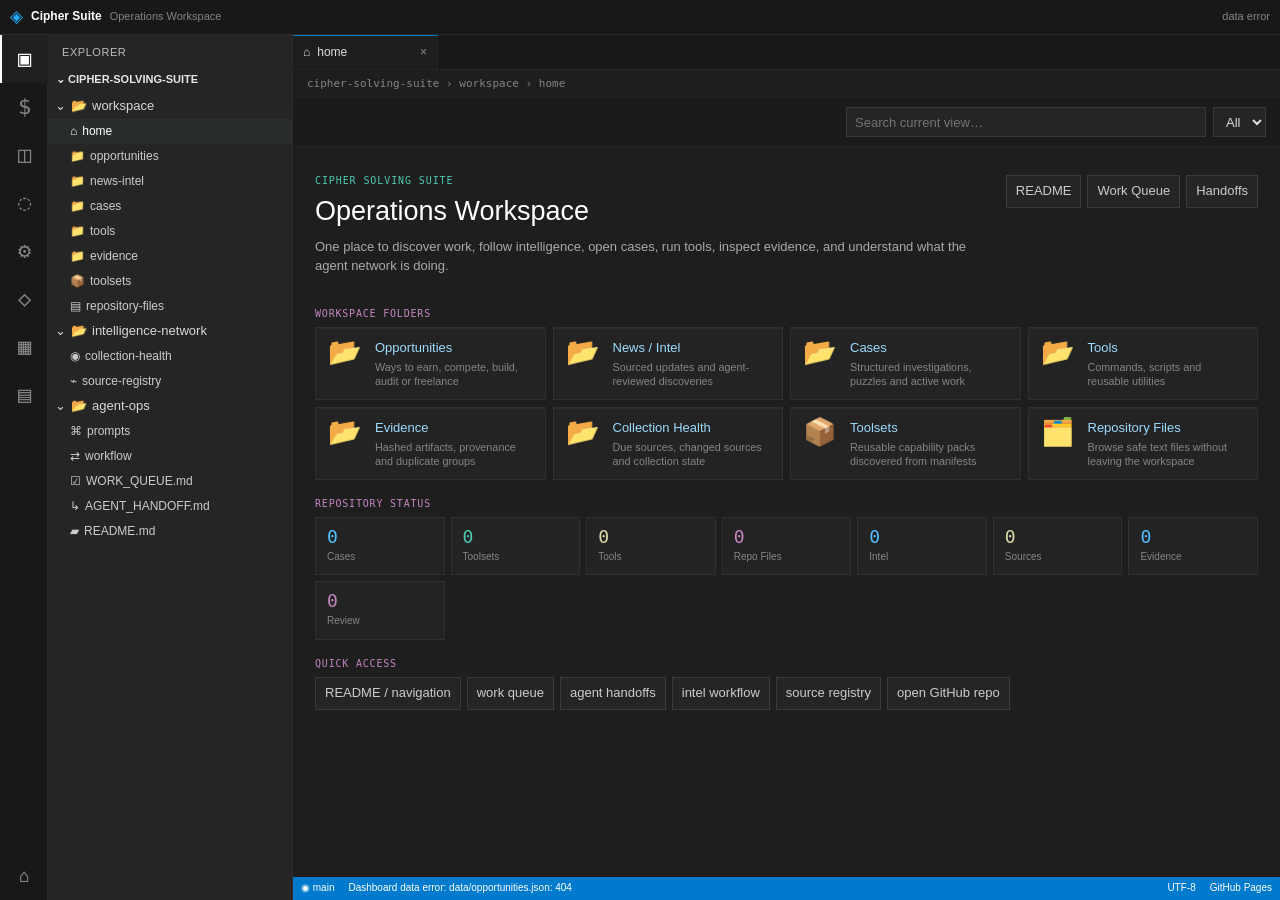
==== commit c7cb9627: "site: load cross-linked repository detail layer" ====
--- a/site/index.html
+++ b/site/index.html
@@ -33,5 +33,6 @@
   </main>
 </div>
 <script src="app.js?v=5"></script>
+<script src="relationships.js?v=1"></script>
 </body>
 </html>
